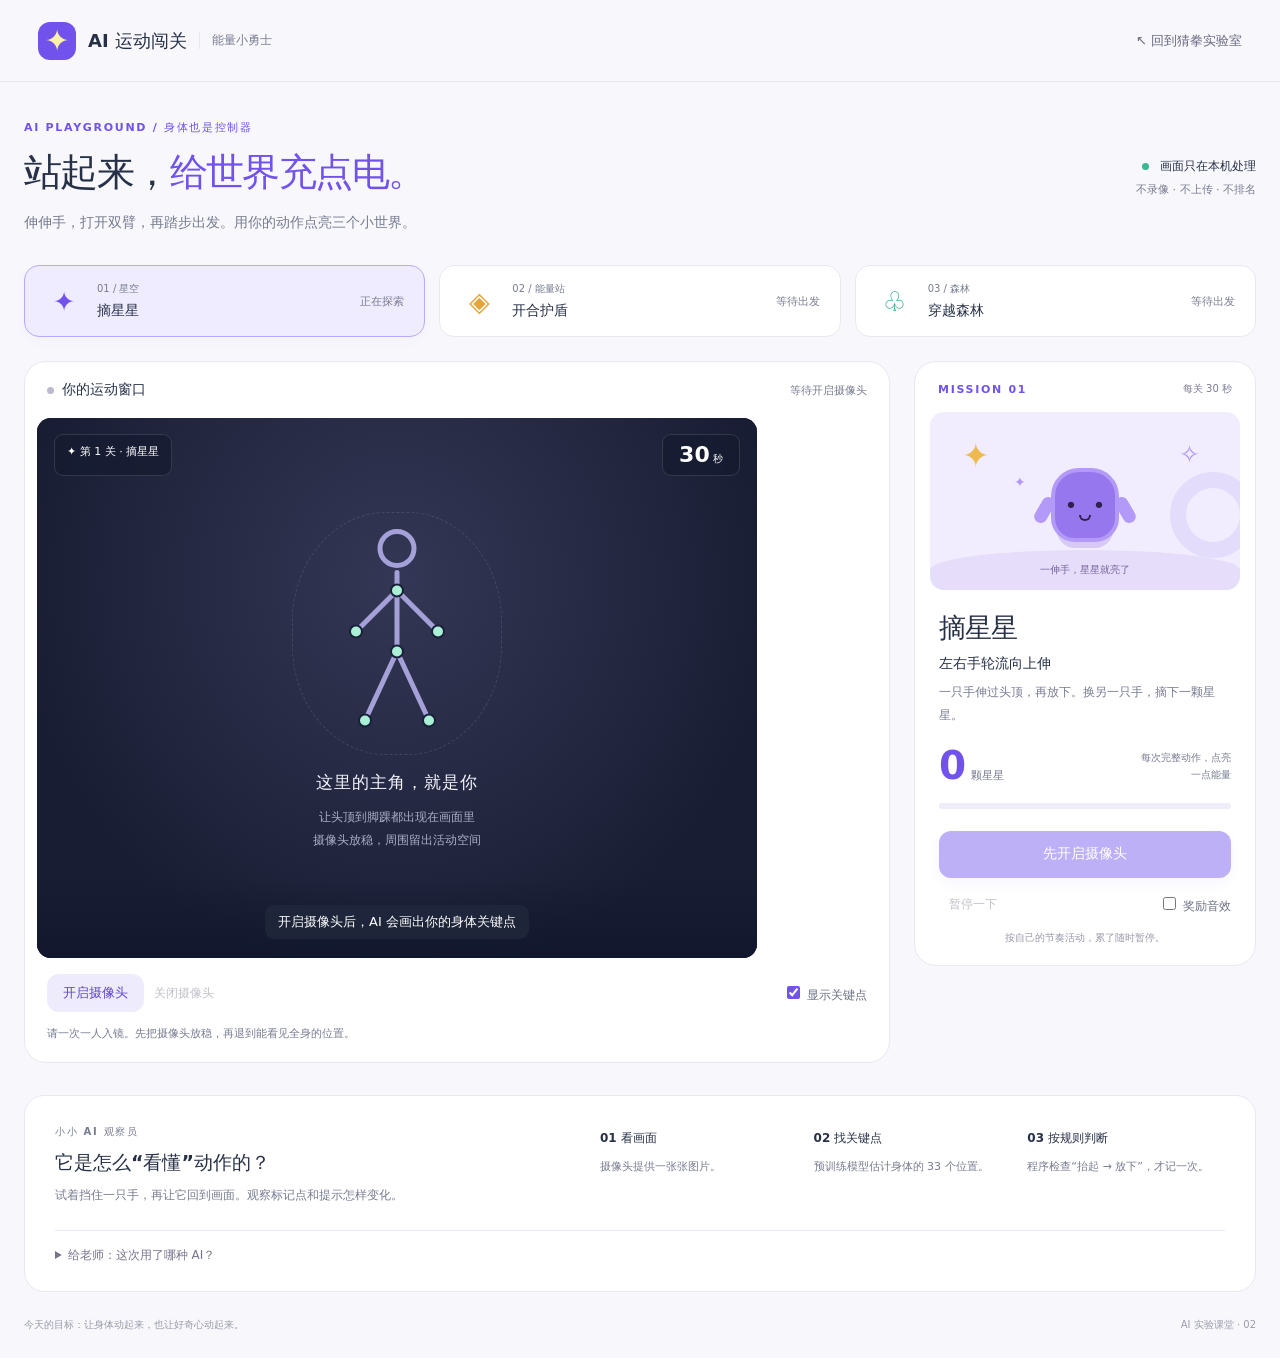
==== motion/index.html @ a5c9a081 "Add AI movement adventure with body landmarks and three exercise games" ====
<!doctype html>
<html lang="zh-CN"><head><meta charset="utf-8"><meta name="viewport" content="width=device-width,initial-scale=1"><meta name="description" content="用身体控制的 AI 运动闯关：摘星星、开合护盾、穿越森林。摄像头实时显示身体关键点，在游戏中探索 AI 的视觉原理。"><title>能量小勇士 · AI 运动闯关</title><link rel="icon" href="data:image/svg+xml,%3Csvg xmlns='http://www.w3.org/2000/svg' viewBox='0 0 64 64'%3E%3Crect width='64' height='64' rx='20' fill='%23704cff'/%3E%3Ctext x='32' y='47' text-anchor='middle' font-size='46' fill='%23fff3b0'%3E✦%3C/text%3E%3C/svg%3E"><link rel="stylesheet" href="motion.css?v=1"><script type="module" src="app.mjs?v=1"></script></head>
<body><header class="topbar"><a class="brand" href="./"><span class="brandmark">✦</span> AI 运动闯关 <small>能量小勇士</small></a><a class="back" href="../">↖ 回到猜拳实验室</a></header>
<main>
 <section class="intro"><div><p class="eyebrow">AI PLAYGROUND / 身体也是控制器</p><h1>站起来，<span>给世界充点电。</span></h1><p class="subtitle">伸伸手，打开双臂，再踏步出发。用你的动作点亮三个小世界。</p></div><div class="privacy"><i></i> 画面只在本机处理<br><small>不录像 · 不上传 · 不排名</small></div></section>
 <ol class="route" aria-label="闯关路线"><li class="active" data-stage="0"><span class="route-icon">✦</span><div><small>01 / 星空</small><b>摘星星</b></div><em>等待出发</em></li><li data-stage="1"><span class="route-icon">◈</span><div><small>02 / 能量站</small><b>开合护盾</b></div><em>等待出发</em></li><li data-stage="2"><span class="route-icon">♧</span><div><small>03 / 森林</small><b>穿越森林</b></div><em>等待出发</em></li></ol>
 <div class="play-layout">
  <section class="camera-card" aria-label="身体识别窗口"><div class="camera-heading"><h2><span class="live-dot"></span>你的运动窗口</h2><span id="trackingLabel">等待开启摄像头</span></div>
   <div class="view" id="view"><video id="video" autoplay muted playsinline></video><canvas id="skeleton" aria-label="身体关键点和连线"></canvas>
    <div class="placeholder" id="placeholder"><div class="body-guide"><svg viewBox="0 0 150 230" aria-hidden="true"><circle cx="75" cy="30" r="17"/><path d="M75 54V133 M75 72L34 113 M75 72L116 113 M75 133L43 202 M75 133L107 202"/><g><circle cx="75" cy="72" r="6"/><circle cx="34" cy="113" r="6"/><circle cx="116" cy="113" r="6"/><circle cx="75" cy="133" r="6"/><circle cx="43" cy="202" r="6"/><circle cx="107" cy="202" r="6"/></g></svg></div><b>这里的主角，就是你</b><p>让头顶到脚踝都出现在画面里<br>摄像头放稳，周围留出活动空间</p></div>
    <div class="view-hud"><span class="pill" id="stagePill">✦ 准备出发</span><span class="pill timer"><b id="timeLeft">30</b> 秒</span></div>
    <div class="center-overlay" id="centerOverlay" hidden><strong id="bigText">3</strong><span id="bigCaption">准备出发</span></div>
    <div class="reward" id="reward" aria-live="polite"></div><div class="view-bottom"><span id="viewHint">开启摄像头后，AI 会画出你的身体关键点</span></div>
   </div>
   <div class="camera-controls"><div><button id="cameraStart" class="secondary">开启摄像头</button><button id="cameraStop" class="text-button" disabled>关闭摄像头</button></div><label><input id="showPoints" type="checkbox" checked> 显示关键点</label></div>
   <p class="status" id="status" role="status">请一次一人入镜。先把摄像头放稳，再退到能看见全身的位置。</p>
  </section>
  <aside class="mission-card"><div class="mission-top"><span class="eyebrow" id="missionTag">MISSION 01</span><span class="duration">每关 30 秒</span></div><div id="world" class="world stars"><span class="spark s1">✦</span><span class="spark s2">✧</span><span class="spark s3">✦</span><div class="planet"></div><div class="mascot"><span>•</span><span>•</span><i></i></div><div class="world-floor"></div><span class="world-caption" id="worldCaption">一伸手，星星就亮了</span></div>
   <div class="mission-body"><h2 id="missionName">摘星星</h2><p class="action" id="action">左右手轮流向上伸</p><p class="detail" id="detail">一只手伸过头顶，再放下。换另一只手，摘下一颗星星。</p><div class="score"><div><strong id="count">0</strong><span id="unit">颗星星</span></div><span id="scoreNote">慢慢做，每一次都算数</span></div><div class="energy-track"><i id="energyFill"></i></div>
    <button class="primary" id="start" disabled>先开启摄像头</button><div class="small-actions"><button class="text-button" id="pause" disabled>暂停一下</button><label><input type="checkbox" id="sound"> 奖励音效</label></div><p class="gentle">按自己的节奏活动，累了随时暂停。</p></div>
  </aside>
 </div>
 <section class="learn"><div><p class="eyebrow">小小 AI 观察员</p><h2>它是怎么“看懂”动作的？</h2><p>试着挡住一只手，再让它回到画面。观察标记点和提示怎样变化。</p></div><ol><li><b>01 看画面</b><span>摄像头提供一张张图片。</span></li><li><b>02 找关键点</b><span>预训练模型估计身体的 33 个位置。</span></li><li><b>03 按规则判断</b><span>程序检查“抬起 → 放下”，才记一次。</span></li></ol><details><summary>给老师：这次用了哪种 AI？</summary><p>本游戏使用已经训练好的 MediaPipe Pose Landmarker 找身体关键点，孩子这次没有训练新模型。动作计数由程序根据关键点位置和连续变化判断。它可能因遮挡、光线或角度而漏数，不是专业体态评估。可以和猜拳实验对照：训练分类器、调用预训练模型、编写规则是三件不同的事。</p><p>每关 30 秒，中间至少休息 10 秒，之后由孩子手动继续。看不清身体时计时暂停；切换标签页会暂停游戏。结束或关闭摄像头后释放拍摄设备。此页不录制、保存或上传摄像头画面。</p><a href="https://ai.google.dev/edge/mediapipe/solutions/vision/pose_landmarker" target="_blank" rel="noreferrer">了解身体关键点模型 ↗</a></details></section>
 <footer>今天的目标：让身体动起来，也让好奇心动起来。<span>AI 实验课堂 · 02</span></footer>
</main>
<dialog id="results"><div class="result-icon">✦</div><p class="eyebrow">ADVENTURE COMPLETE</p><h2>三个世界，被你点亮啦！</h2><p>不用和别人比，今天的每一次尝试都值得鼓励。</p><div id="resultCounts" class="result-counts"></div><p class="result-note">这是游戏记录的动作次数，可能有漏数。休息一下，想想 AI 在什么时候看得更清楚？</p><button id="again" class="primary">休息好了，再来一次</button><button id="closeResults" class="text-button">查看本次记录</button></dialog>
</body></html>
---- motion/motion.css ----
/* Self-contained layout: no remote fonts or tracking assets. */
:root{font-family:Inter,"Microsoft YaHei",system-ui,sans-serif;color:#263047;background:#f7f7fc;font-synthesis:none;--purple:#7152ed;--muted:#777b90;--line:#e8e8f1}*{box-sizing:border-box}body{margin:0}button,a,input,summary{-webkit-tap-highlight-color:transparent}a{color:inherit;text-decoration:none}button{font:inherit;cursor:pointer;border:0;border-radius:12px;padding:12px 18px;font-weight:700;transition:transform .15s,background .15s}button:disabled{opacity:.45;cursor:not-allowed}button:not(:disabled):active{transform:scale(.97)}button:focus-visible,a:focus-visible,summary:focus-visible{outline:3px solid #ffb838;outline-offset:4px}input{accent-color:var(--purple)}.topbar{height:82px;max-width:1360px;margin:auto;padding:0 38px;display:flex;align-items:center;justify-content:space-between;border-bottom:1px solid var(--line)}.brand{display:flex;align-items:center;gap:12px;font-size:18px;font-weight:800}.brandmark{display:grid;place-items:center;width:38px;height:38px;border-radius:12px;background:var(--purple);color:#fff0ac;font-size:30px}.brand small{font-weight:500;font-size:12px;color:var(--muted);border-left:1px solid var(--line);padding-left:12px}.back{font-size:13px;color:#696880}.back:hover{color:var(--purple)}main{max-width:1284px;margin:auto;padding:38px 24px 0}.intro{display:flex;justify-content:space-between;gap:20px;align-items:center;margin-bottom:30px}.eyebrow{font-size:11px;letter-spacing:1.7px;font-weight:800;color:var(--purple);margin:0 0 12px}h1{font-size:clamp(28px,3vw,40px);letter-spacing:-1.6px;margin:0 0 13px;line-height:1.3}h1 span{color:var(--purple)}.subtitle{font-size:14px;color:var(--muted);margin:0;line-height:1.8}.privacy{font-size:12px;line-height:1.9;text-align:right;flex-shrink:0}.privacy small{color:var(--muted);font-size:11px}.privacy i{display:inline-block;width:7px;height:7px;background:#38b895;border-radius:50%;margin-right:7px}.route{padding:0;margin:0 0 24px;display:grid;grid-template-columns:repeat(3,1fr);gap:14px;list-style:none}.route li{background:#fff;border:1px solid var(--line);border-radius:15px;padding:16px 20px;display:flex;align-items:center;gap:14px}.route li.active{border-color:#b9a9fa;background:#f0ecff;box-shadow:0 4px 12px #7557ee08}.route li.done{border-color:#a6dfc9;background:#effbf5}.route-icon{font-size:27px;color:var(--purple);width:38px;text-align:center}.route li:nth-child(2) .route-icon{color:#e4a43a}.route li:nth-child(3) .route-icon{color:#2fa990}.route small{font-size:10px;color:var(--muted);display:block;margin-bottom:4px}.route b{font-size:14px}.route em{font-style:normal;font-size:11px;color:var(--muted);margin-left:auto}.play-layout{display:grid;grid-template-columns:minmax(0,1fr) 342px;gap:24px;align-items:start}.camera-card,.mission-card{background:white;border:1px solid var(--line);border-radius:22px;overflow:hidden}.camera-heading{padding:19px 22px;display:flex;align-items:center;justify-content:space-between;gap:10px}.camera-heading h2{font-size:14px;margin:0;display:flex;align-items:center;gap:8px}.live-dot{width:7px;height:7px;background:#bbb9ce;border-radius:50%}.camera-card.tracked .live-dot{background:#37c49a}.camera-heading>span{font-size:11px;color:var(--muted)}.view{position:relative;background:#171b31;aspect-ratio:4/3;margin:0 12px;border-radius:14px;overflow:hidden}.view video,.view canvas{position:absolute;width:100%;height:100%;inset:0;object-fit:contain}.view video{transform:scaleX(-1)}.view canvas{pointer-events:none}.placeholder{position:absolute;inset:0;display:flex;align-items:center;justify-content:center;flex-direction:column;background:radial-gradient(ellipse at 50% 30%,#343755,#191d33 75%);color:#f5f5ff}.placeholder[hidden]{display:none}.placeholder b{font-size:17px;letter-spacing:1px}.placeholder p{font-size:12px;color:#acaec7;line-height:1.9;text-align:center;margin:12px 0}.body-guide{height:45%;margin-bottom:16px;width:150px;position:relative}.body-guide:before{content:'';position:absolute;inset:0 -30px;border:1px dashed #65668170;border-radius:45%}.body-guide svg{height:100%;width:100%;stroke:#a6a0d9;stroke-width:5;stroke-linecap:round;fill:none}.body-guide svg g{stroke:#19213a;stroke-width:2;fill:#abf0d6}.view-hud{position:absolute;left:17px;right:17px;top:16px;display:flex;justify-content:space-between;gap:8px;pointer-events:none}.pill{background:#161b30b8;border:1px solid #ffffff20;color:#fff;border-radius:9px;font-size:11px;padding:9px 12px;backdrop-filter:blur(6px)}.timer b{font-size:22px;line-height:1}.timer{font-size:10px;min-width:78px;text-align:center}.view-bottom{position:absolute;bottom:0;left:0;right:0;padding:28px 18px 19px;text-align:center;background:linear-gradient(transparent,#10162cd9);color:white;font-size:13px;pointer-events:none}.view-bottom span{background:#20273bd9;border-radius:9px;padding:8px 13px;display:inline-block}.center-overlay{position:absolute;inset:0;display:flex;flex-direction:column;align-items:center;justify-content:center;background:#171d3970;color:white;text-align:center;gap:10px;pointer-events:none}.center-overlay[hidden]{display:none}.center-overlay strong{font-size:80px;line-height:1.15;filter:drop-shadow(0 4px 18px #0004)}.center-overlay span{font-size:15px}.reward{position:absolute;top:25%;left:0;right:0;text-align:center;color:#ffed95;font-size:32px;font-weight:900;text-shadow:0 2px 10px #443654;pointer-events:none}.reward.pop{animation:reward .8s ease-out forwards}@keyframes reward{0%{transform:translateY(20px) scale(.8);opacity:0}20%{opacity:1;transform:translateY(0) scale(1)}100%{opacity:0;transform:translateY(-35px)}}.camera-controls{padding:16px 22px 4px;display:flex;align-items:center;justify-content:space-between;gap:10px;flex-wrap:wrap}.camera-controls label,.small-actions label{font-size:12px;color:#6b6f83;cursor:pointer;white-space:nowrap}.secondary{background:#eeebfc;color:#6247cf;padding:10px 16px;font-size:13px}.text-button{background:none;color:#737588;font-weight:500;font-size:12px;padding:10px}.text-button:hover:not(:disabled){color:var(--purple);background:#f4f1ff}.status{font-size:11px;color:var(--muted);padding:0 22px;margin:8px 0 18px;line-height:1.8;min-height:20px}.mission-top{display:flex;justify-content:space-between;align-items:center;padding:20px 23px 0}.mission-top .eyebrow{margin:0}.duration{font-size:10px;color:var(--muted)}.world{height:178px;position:relative;margin:16px 15px 0;border-radius:14px;overflow:hidden;background:#f1edff}.spark{position:absolute;color:#b299f7;font-size:25px;z-index:1}.s1{top:24px;left:32px;font-size:33px;color:#eeb94f}.s2{right:40px;top:28px}.s3{left:84px;top:62px;font-size:14px}.planet{position:absolute;height:86px;width:86px;border:16px solid #e3dcfb;border-radius:50%;right:-16px;top:60px}.mascot{position:absolute;width:68px;height:74px;border-radius:28px 28px 24px 24px;left:calc(50% - 34px);top:56px;background:#9677ed;border:4px solid #b49af8;box-shadow:0 12px 0 -6px #d6c9f5;display:flex;gap:15px;align-items:center;justify-content:center;color:#30204e;font-size:22px;z-index:2;transition:transform .35s}.mascot:before,.mascot:after{content:'';position:absolute;top:24px;background:#b49af8;height:28px;width:13px;border-radius:12px}.mascot:before{left:-17px;transform:rotate(30deg)}.mascot:after{right:-17px;transform:rotate(-30deg)}.mascot i{position:absolute;width:12px;height:6px;border:2px solid #30204e;border-top:0;border-radius:0 0 10px 10px;top:43px}.world-floor{position:absolute;bottom:0;height:40px;width:100%;background:#e5ddfa;border-radius:50% 50% 0 0}.world-caption{position:absolute;bottom:13px;width:100%;text-align:center;z-index:3;color:#78619b;font-size:10px}.world.shield{background:#fff6df}.shield .planet{border-color:#fae5ae}.shield .world-floor{background:#f4e6bd}.shield .mascot{background:#efc061;border-color:#f7d88d;box-shadow:0 12px 0 -6px #e7d2a2}.shield .mascot:before,.shield .mascot:after{background:#f7d88d}.shield .spark{color:#e3a740}.world.forest{background:#e5f7ef}.forest .planet{border-color:#c5e8d7;border-radius:50% 50% 8% 8%}.forest .world-floor{background:#cfeadc}.forest .mascot{background:#70c4a3;border-color:#9cdabd;box-shadow:0 12px 0 -6px #aed2c3}.forest .mascot:before,.forest .mascot:after{background:#9cdabd}.forest .spark{color:#50af8a}.world.celebrate .mascot{transform:translateY(-14px) rotate(-8deg)}.mission-body{padding:20px 24px}.mission-body h2{font-size:27px;letter-spacing:-.8px;margin:0 0 9px}.action{font-size:14px;font-weight:700;margin:0 0 8px}.detail{font-size:12px;color:var(--muted);line-height:1.9;margin:0;min-height:46px}.score{display:flex;align-items:center;justify-content:space-between;margin-top:15px;gap:10px}.score strong{font-size:39px;letter-spacing:-1px;color:var(--purple);line-height:1.25}.score div span{font-size:11px;color:var(--muted);margin-left:6px}.score>span{font-size:10px;color:var(--muted);max-width:95px;line-height:1.7;text-align:right}.energy-track{background:#efedf7;border-radius:20px;height:6px;overflow:hidden;margin:12px 0 22px}.energy-track i{display:block;width:0;height:100%;background:linear-gradient(90deg,#aa8df6,#7253ed);transition:width .3s}.primary{background:var(--purple);color:white;width:100%;font-size:14px;min-height:47px;box-shadow:0 5px 13px #7152ed20}.primary:hover:not(:disabled){background:#6445dc}.small-actions{display:flex;align-items:center;justify-content:space-between;margin-top:8px}.gentle{font-size:10px;color:#9797a9;text-align:center;margin:8px 0 0}.learn{margin-top:32px;padding:27px 30px;border:1px solid var(--line);background:#fff;border-radius:20px;display:grid;grid-template-columns:1fr 1.2fr;gap:24px}.learn .eyebrow{font-size:10px;margin-bottom:8px}.learn h2{font-size:19px;margin:0 0 8px}.learn p{font-size:12px;color:var(--muted);line-height:1.85;margin:0}.learn ol{display:grid;grid-template-columns:repeat(3,1fr);gap:16px;list-style:none;padding:0;margin:7px 0 0}.learn li b{display:block;font-size:12px;margin-bottom:10px}.learn li span{font-size:11px;color:var(--muted);line-height:1.8;display:block}.learn details{grid-column:1/-1;border-top:1px solid var(--line);padding-top:16px}.learn summary{font-size:12px;color:#77748c;cursor:pointer}.learn details p{margin-top:13px}.learn details a{font-size:12px;color:var(--purple);display:block;margin-top:10px}footer{display:flex;justify-content:space-between;padding:26px 0;color:#9b9bab;font-size:10px;gap:15px}dialog{border:1px solid var(--line);border-radius:26px;padding:36px;max-width:570px;width:90%;text-align:center;color:#263047;box-shadow:0 20px 80px #14132d30}dialog::backdrop{background:#171a3e80;backdrop-filter:blur(5px)}dialog h2{font-size:25px;margin:12px 0}dialog>p{font-size:12px;color:var(--muted);line-height:1.8}.result-icon{font-size:65px;color:#eeb44e}.result-counts{display:flex;justify-content:space-around;padding:22px 0;margin:20px 0;background:#f5f2ff;border-radius:14px}.result-counts b{display:block;font-size:28px;color:var(--purple)}.result-counts span{font-size:11px;color:var(--muted)}dialog .result-note{font-size:11px;margin-bottom:24px}[hidden]{display:none!important}@media(min-width:1500px){main{padding-top:46px}.view{aspect-ratio:1.42}}@media(max-width:1000px){.play-layout{grid-template-columns:minmax(0,1fr) 300px;gap:16px}.route li{padding:13px}.route em{display:none}.mission-body{padding:18px}.world{height:148px}.mascot{top:36px}.privacy{display:none}.learn{grid-template-columns:1fr}.body-guide{height:38%}.placeholder b{font-size:14px}.camera-controls{padding-left:15px;padding-right:15px}}@media(max-width:760px){.topbar{padding:0 18px;height:68px}.brand{font-size:15px}.brand small{display:none}.back{font-size:11px}main{padding:26px 14px 0}.intro{margin-bottom:22px}.eyebrow{font-size:9px}h1{font-size:29px;letter-spacing:-1px}.subtitle{font-size:12px}.route{gap:8px;margin-bottom:16px}.route li{padding:12px 9px;gap:6px}.route-icon{width:23px;font-size:22px}.route b{font-size:12px}.route small{font-size:8px}.play-layout{grid-template-columns:1fr}.mission-card{display:grid;grid-template-columns:120px 1fr;align-items:start}.mission-top{grid-column:1/-1;padding:17px 18px 0}.world{height:170px;margin:14px 0 18px 12px}.mission-body{padding:15px}.mission-body h2{font-size:23px}.detail{font-size:11px;min-height:0}.world .planet{right:-45px}.world .spark.s1{left:12px}.world .spark.s2{right:7px}.world .mascot{top:54px;transform:scale(.8)}.world .world-caption{font-size:8px}.score{margin-top:8px}.energy-track{margin:7px 0 14px}.learn{padding:23px 20px;margin-top:20px}.learn ol{gap:12px}.camera-heading{padding:17px}.camera-heading>span{font-size:10px}.view{margin:0 8px}.view-bottom{font-size:11px}.placeholder p{font-size:11px}footer{font-size:9px}.gentle{font-size:9px}}@media(prefers-reduced-motion:reduce){*,*:before,*:after{animation:none!important;transition:none!important}.reward.pop{opacity:1}}
.view{max-height:60vh;min-height:280px}.play-layout{scroll-margin-top:16px}
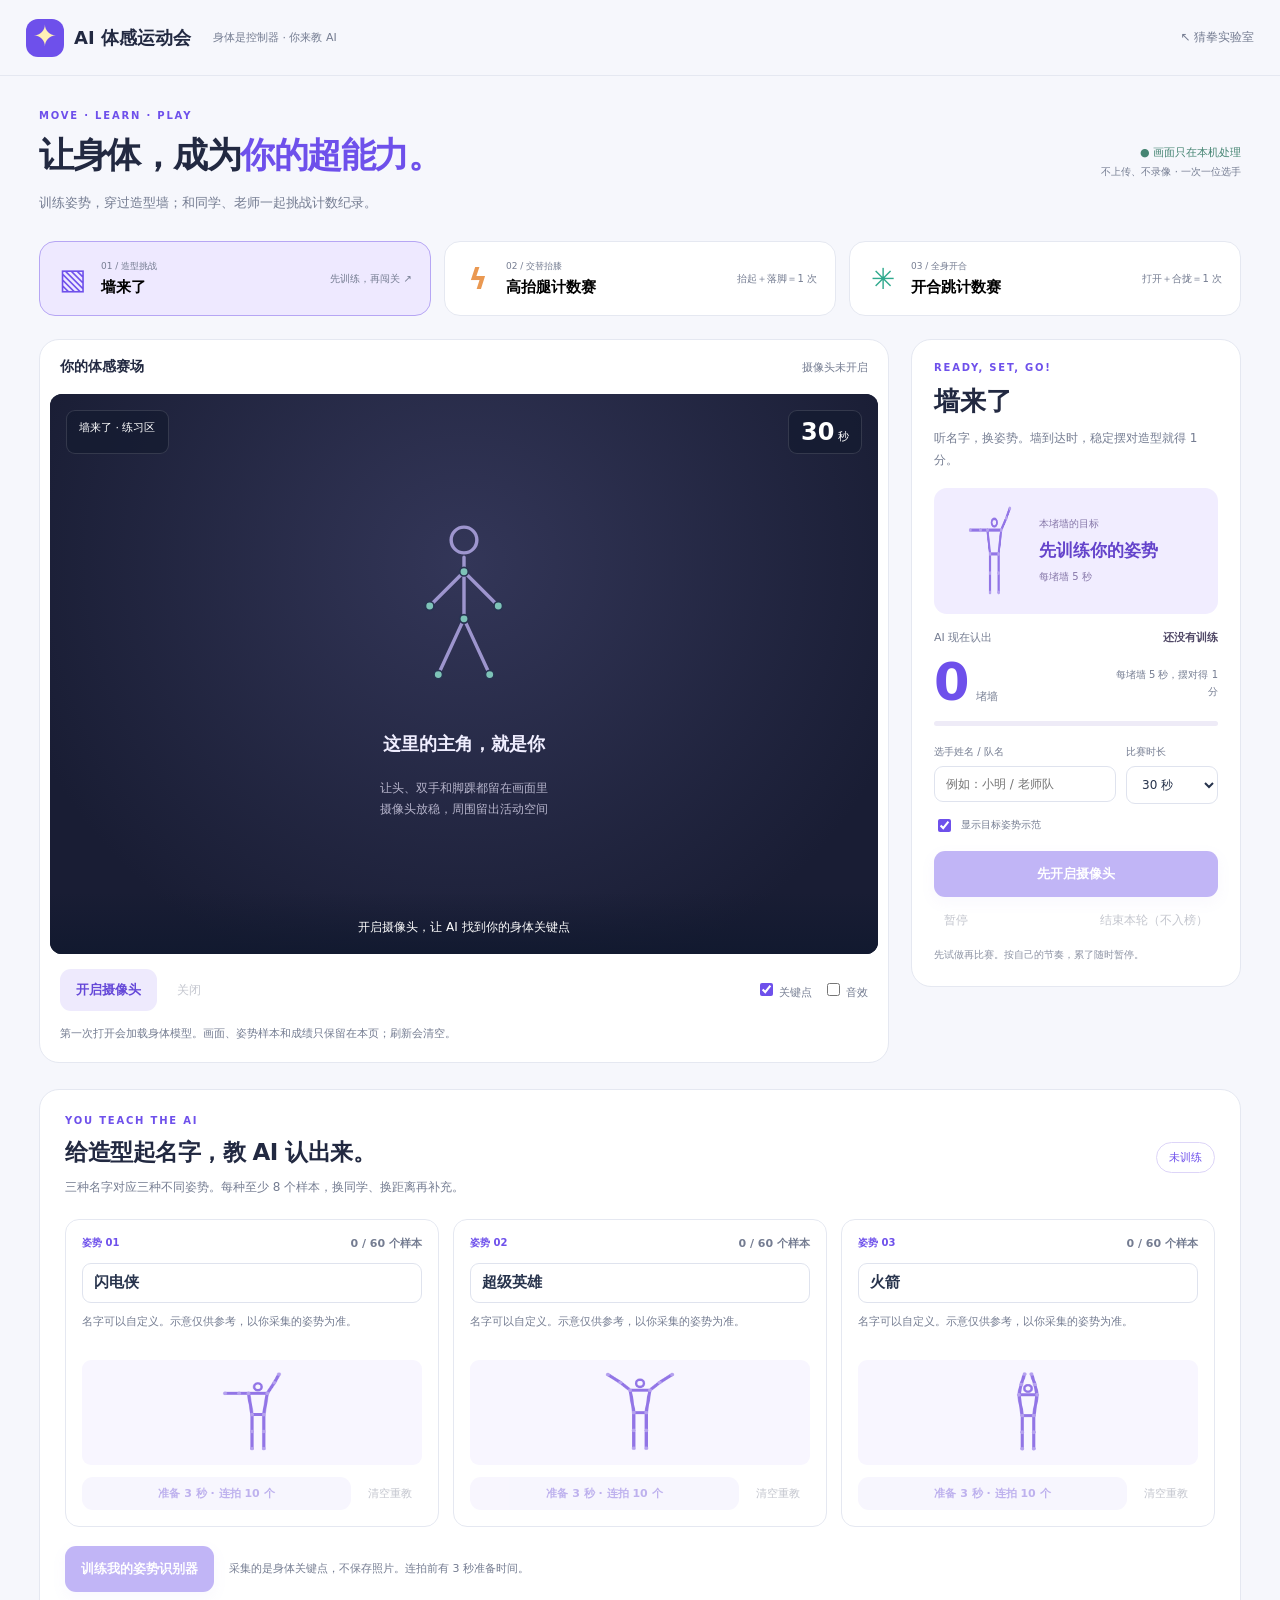
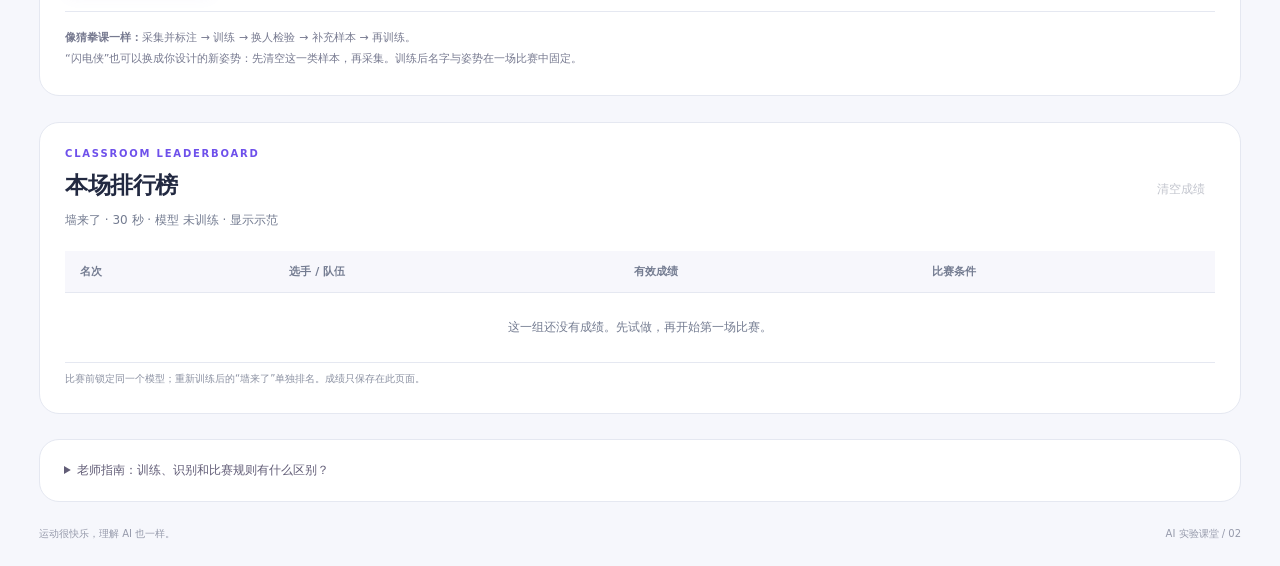
==== commit f6e0519c: "Replace movement adventure with trainable pose walls and timed sports competitions" ====
--- a/motion/index.html
+++ b/motion/index.html
@@ -1,27 +1,12 @@
-<!doctype html>
-<html lang="zh-CN"><head><meta charset="utf-8"><meta name="viewport" content="width=device-width,initial-scale=1"><meta name="description" content="用身体控制的 AI 运动闯关：摘星星、开合护盾、穿越森林。摄像头实时显示身体关键点，在游戏中探索 AI 的视觉原理。"><title>能量小勇士 · AI 运动闯关</title><link rel="icon" href="data:image/svg+xml,%3Csvg xmlns='http://www.w3.org/2000/svg' viewBox='0 0 64 64'%3E%3Crect width='64' height='64' rx='20' fill='%23704cff'/%3E%3Ctext x='32' y='47' text-anchor='middle' font-size='46' fill='%23fff3b0'%3E✦%3C/text%3E%3C/svg%3E"><link rel="stylesheet" href="motion.css?v=1"><script type="module" src="app.mjs?v=1"></script></head>
-<body><header class="topbar"><a class="brand" href="./"><span class="brandmark">✦</span> AI 运动闯关 <small>能量小勇士</small></a><a class="back" href="../">↖ 回到猜拳实验室</a></header>
-<main>
- <section class="intro"><div><p class="eyebrow">AI PLAYGROUND / 身体也是控制器</p><h1>站起来，<span>给世界充点电。</span></h1><p class="subtitle">伸伸手，打开双臂，再踏步出发。用你的动作点亮三个小世界。</p></div><div class="privacy"><i></i> 画面只在本机处理<br><small>不录像 · 不上传 · 不排名</small></div></section>
- <ol class="route" aria-label="闯关路线"><li class="active" data-stage="0"><span class="route-icon">✦</span><div><small>01 / 星空</small><b>摘星星</b></div><em>等待出发</em></li><li data-stage="1"><span class="route-icon">◈</span><div><small>02 / 能量站</small><b>开合护盾</b></div><em>等待出发</em></li><li data-stage="2"><span class="route-icon">♧</span><div><small>03 / 森林</small><b>穿越森林</b></div><em>等待出发</em></li></ol>
- <div class="play-layout">
-  <section class="camera-card" aria-label="身体识别窗口"><div class="camera-heading"><h2><span class="live-dot"></span>你的运动窗口</h2><span id="trackingLabel">等待开启摄像头</span></div>
-   <div class="view" id="view"><video id="video" autoplay muted playsinline></video><canvas id="skeleton" aria-label="身体关键点和连线"></canvas>
-    <div class="placeholder" id="placeholder"><div class="body-guide"><svg viewBox="0 0 150 230" aria-hidden="true"><circle cx="75" cy="30" r="17"/><path d="M75 54V133 M75 72L34 113 M75 72L116 113 M75 133L43 202 M75 133L107 202"/><g><circle cx="75" cy="72" r="6"/><circle cx="34" cy="113" r="6"/><circle cx="116" cy="113" r="6"/><circle cx="75" cy="133" r="6"/><circle cx="43" cy="202" r="6"/><circle cx="107" cy="202" r="6"/></g></svg></div><b>这里的主角，就是你</b><p>让头顶到脚踝都出现在画面里<br>摄像头放稳，周围留出活动空间</p></div>
-    <div class="view-hud"><span class="pill" id="stagePill">✦ 准备出发</span><span class="pill timer"><b id="timeLeft">30</b> 秒</span></div>
-    <div class="center-overlay" id="centerOverlay" hidden><strong id="bigText">3</strong><span id="bigCaption">准备出发</span></div>
-    <div class="reward" id="reward" aria-live="polite"></div><div class="view-bottom"><span id="viewHint">开启摄像头后，AI 会画出你的身体关键点</span></div>
-   </div>
-   <div class="camera-controls"><div><button id="cameraStart" class="secondary">开启摄像头</button><button id="cameraStop" class="text-button" disabled>关闭摄像头</button></div><label><input id="showPoints" type="checkbox" checked> 显示关键点</label></div>
-   <p class="status" id="status" role="status">请一次一人入镜。先把摄像头放稳，再退到能看见全身的位置。</p>
-  </section>
-  <aside class="mission-card"><div class="mission-top"><span class="eyebrow" id="missionTag">MISSION 01</span><span class="duration">每关 30 秒</span></div><div id="world" class="world stars"><span class="spark s1">✦</span><span class="spark s2">✧</span><span class="spark s3">✦</span><div class="planet"></div><div class="mascot"><span>•</span><span>•</span><i></i></div><div class="world-floor"></div><span class="world-caption" id="worldCaption">一伸手，星星就亮了</span></div>
-   <div class="mission-body"><h2 id="missionName">摘星星</h2><p class="action" id="action">左右手轮流向上伸</p><p class="detail" id="detail">一只手伸过头顶，再放下。换另一只手，摘下一颗星星。</p><div class="score"><div><strong id="count">0</strong><span id="unit">颗星星</span></div><span id="scoreNote">慢慢做，每一次都算数</span></div><div class="energy-track"><i id="energyFill"></i></div>
-    <button class="primary" id="start" disabled>先开启摄像头</button><div class="small-actions"><button class="text-button" id="pause" disabled>暂停一下</button><label><input type="checkbox" id="sound"> 奖励音效</label></div><p class="gentle">按自己的节奏活动，累了随时暂停。</p></div>
-  </aside>
- </div>
- <section class="learn"><div><p class="eyebrow">小小 AI 观察员</p><h2>它是怎么“看懂”动作的？</h2><p>试着挡住一只手，再让它回到画面。观察标记点和提示怎样变化。</p></div><ol><li><b>01 看画面</b><span>摄像头提供一张张图片。</span></li><li><b>02 找关键点</b><span>预训练模型估计身体的 33 个位置。</span></li><li><b>03 按规则判断</b><span>程序检查“抬起 → 放下”，才记一次。</span></li></ol><details><summary>给老师：这次用了哪种 AI？</summary><p>本游戏使用已经训练好的 MediaPipe Pose Landmarker 找身体关键点，孩子这次没有训练新模型。动作计数由程序根据关键点位置和连续变化判断。它可能因遮挡、光线或角度而漏数，不是专业体态评估。可以和猜拳实验对照：训练分类器、调用预训练模型、编写规则是三件不同的事。</p><p>每关 30 秒，中间至少休息 10 秒，之后由孩子手动继续。看不清身体时计时暂停；切换标签页会暂停游戏。结束或关闭摄像头后释放拍摄设备。此页不录制、保存或上传摄像头画面。</p><a href="https://ai.google.dev/edge/mediapipe/solutions/vision/pose_landmarker" target="_blank" rel="noreferrer">了解身体关键点模型 ↗</a></details></section>
- <footer>今天的目标：让身体动起来，也让好奇心动起来。<span>AI 实验课堂 · 02</span></footer>
-</main>
-<dialog id="results"><div class="result-icon">✦</div><p class="eyebrow">ADVENTURE COMPLETE</p><h2>三个世界，被你点亮啦！</h2><p>不用和别人比，今天的每一次尝试都值得鼓励。</p><div id="resultCounts" class="result-counts"></div><p class="result-note">这是游戏记录的动作次数，可能有漏数。休息一下，想想 AI 在什么时候看得更清楚？</p><button id="again" class="primary">休息好了，再来一次</button><button id="closeResults" class="text-button">查看本次记录</button></dialog>
-</body></html>
+<!doctype html><html lang="zh-CN"><head><meta charset="utf-8"><meta name="viewport" content="width=device-width,initial-scale=1"><title>AI 体感运动会 · 墙来了与计数挑战</title><meta name="description" content="训练属于全班的姿势识别器，挑战墙来了；与同学和老师参加高抬腿、开合跳限时计数比赛。"><link rel="stylesheet" href="sports.css?v=2"><script type="module" src="sports.mjs?v=2"></script><link rel="icon" href="data:image/svg+xml,%3Csvg xmlns='http://www.w3.org/2000/svg' viewBox='0 0 64 64'%3E%3Crect width='64' height='64' rx='16' fill='%236449ed'/%3E%3Ctext x='32' y='46' text-anchor='middle' font-size='40' fill='white'%3E✦%3C/text%3E%3C/svg%3E"></head><body>
+<header><a class="brand" href="./"><span>✦</span> AI 体感运动会</a><span class="edition">身体是控制器 · 你来教 AI</span><a href="../" class="back">↖ 猜拳实验室</a></header>
+<main><section class="intro"><div><p class="eyebrow">MOVE · LEARN · PLAY</p><h1>让身体，成为<span>你的超能力。</span></h1><p>训练姿势，穿过造型墙；和同学、老师一起挑战计数纪录。</p></div><div class="privacy">● 画面只在本机处理<small>不上传、不录像 · 一次一位选手</small></div></section>
+<nav class="games" aria-label="运动项目"><button data-game="wall" aria-pressed="true"><span class="game-icon">▧</span><span><small>01 / 造型挑战</small><b>墙来了</b></span><em>先训练，再闯关 ↗</em></button><button data-game="knees" aria-pressed="false"><span class="game-icon">ϟ</span><span><small>02 / 交替抬膝</small><b>高抬腿计数赛</b></span><em>抬起＋落脚＝1 次</em></button><button data-game="jacks" aria-pressed="false"><span class="game-icon">✳</span><span><small>03 / 全身开合</small><b>开合跳计数赛</b></span><em>打开＋合拢＝1 次</em></button></nav>
+<div class="arena-layout"><section class="camera-card"><div class="panel-title"><h2>你的体感赛场</h2><span id="tracking">摄像头未开启</span></div><div class="view"><video id="video" autoplay muted playsinline></video><canvas id="skeleton"></canvas><div id="placeholder"><div class="outline-person"><svg viewBox="0 0 140 210" aria-hidden="true"><circle cx="70" cy="28" r="15"/><path d="M70 48V120 M70 65L30 105 M70 65L110 105 M70 120L40 185 M70 120L100 185"/><g><circle cx="70" cy="65" r="5"/><circle cx="30" cy="105" r="5"/><circle cx="110" cy="105" r="5"/><circle cx="70" cy="120" r="5"/><circle cx="40" cy="185" r="5"/><circle cx="100" cy="185" r="5"/></g></svg></div><h3>这里的主角，就是你</h3><p>让头、双手和脚踝都留在画面里<br>摄像头放稳，周围留出活动空间</p></div><div class="hud"><span id="modeBadge">▧ 墙来了 · 练习区</span><span><b id="clock">30</b> 秒</span></div><div id="approachingWall" hidden><div class="wall-frame"><canvas id="wallShape"></canvas></div></div><div id="overlay" hidden><strong id="overlayTitle"></strong><span id="overlayCaption"></span></div><div id="reward"></div><p id="hint">开启摄像头，让 AI 找到你的身体关键点</p></div><div class="camera-actions"><button id="cameraStart" class="secondary">开启摄像头</button><button id="cameraStop" class="quiet" disabled>关闭</button><label><input id="points" type="checkbox" checked> 关键点</label><label><input id="sound" type="checkbox"> 音效</label></div><p id="status" role="status">第一次打开会加载身体模型。画面、姿势样本和成绩只保留在本页；刷新会清空。</p></section>
+<aside class="control-card"><div class="control-heading"><p class="eyebrow">READY, SET, GO!</p><h2 id="gameTitle">墙来了</h2><p id="gameDescription">听名字，换姿势。墙到达时，摆对造型就得 1 分。</p></div><div class="target-box" id="targetBox"><canvas id="targetShape" width="220" height="180"></canvas><div><small>本堵墙的目标</small><strong id="targetName">先训练你的姿势</strong><span id="wallTime">每堵墙 5 秒</span></div></div><div class="rule-box" id="repRules" hidden></div><div class="live-readout"><span id="readoutLabel">AI 现在认出</span><b id="prediction">还没有训练</b></div><div class="score-row"><div><strong id="score">0</strong><span id="scoreUnit">堵墙</span></div><p id="scoreDescription">先录入姿势，再开始比赛</p></div><div class="progress"><i id="progressFill"></i></div><div class="settings"><label>选手姓名 / 队名<input id="player" maxlength="20" placeholder="例如：小明 / 老师队" autocomplete="off"></label><label>比赛时长<select id="duration"><option value="15">15 秒</option><option value="30" selected>30 秒</option><option value="45">45 秒</option></select></label><label id="demoLabel" class="check-label"><input id="showDemo" type="checkbox" checked> 显示目标姿势示范</label></div><button id="start" class="primary" disabled>先开启摄像头</button><div class="round-actions"><button id="pause" class="quiet" disabled>暂停</button><button id="end" class="quiet" disabled>结束本轮（不入榜）</button></div><p class="note">先试做再比赛。按自己的节奏，累了随时暂停。</p></aside></div>
+<section class="training" id="training"><div class="section-heading"><div><p class="eyebrow">YOU TEACH THE AI</p><h2>给造型起名字，教 AI 认出来。</h2><p>三种名字对应三种不同姿势。每种至少 8 个样本，换同学、换距离再补充。</p></div><span id="modelBadge" class="tag">未训练</span></div><div id="poseCards" class="pose-cards"></div><div class="training-footer"><button id="train" class="primary" disabled>训练我的姿势识别器</button><button id="stopCapture" class="secondary" hidden>停止采集</button><span id="trainingStatus" role="status">采集的是身体关键点，不保存照片。连拍前有 3 秒准备时间。</span></div><div class="lesson-note"><b>像猜拳课一样：</b>采集并标注 → 训练 → 换人检验 → 补充样本 → 再训练。<br>“闪电侠”也可以换成你设计的新姿势：先清空这一类样本，再采集。训练后名字与姿势在一场比赛中固定。</div></section>
+<section class="leaderboard"><div class="section-heading"><div><p class="eyebrow">CLASSROOM LEADERBOARD</p><h2>本场排行榜</h2><p id="boardGroup">相同项目、时长和规则的成绩放在一起；同分并列。</p></div><button id="clearScores" class="quiet">清空成绩</button></div><div class="table-scroll"><table><thead><tr><th>名次</th><th>选手 / 队伍</th><th>有效成绩</th><th>比赛条件</th></tr></thead><tbody id="board"></tbody></table></div><p class="note">比赛前锁定同一个模型；重新训练后的“墙来了”单独排名。成绩只保存在此页面。</p></section>
+<details class="teacher"><summary>老师指南：训练、识别和比赛规则有什么区别？</summary><p>身体关键点由预训练的 MediaPipe 模型提供。墙来了使用孩子标注的关键点样本训练一个近邻分类器：位置先按身体大小归一化，再比较相似姿势。不够像或两个类别太相近时显示“暂时不确定”，不会保证所有姿势都能认对。请用没采集过的姿势示范独立检验，尤其让不同同学来测试。</p><p>高抬腿与开合跳不需要另外训练分类器，由关键点和完整动作顺序判定次数。高抬腿需膝盖接近髋部、左右交替；开合跳需双臂举高且双脚打开，再回到合拢。不单独判断是否腾空。单目摄像头可能漏数，这不是专业体态评估。</p><p>看不清身体时自动暂停计时；切换标签页自动暂停。比赛中不能修改样本、姓名或规则。墙来了按相同顺序出题，每堵墙 5 秒，到达前需稳定摆对约 0.35 秒。隐藏示范模式单独排名。比赛结束后可在结果窗口为误判调整成绩，调整记录会标明。摄像头持续供下一位使用，离开时请点“关闭”。</p></details><footer>运动很快乐，理解 AI 也一样。<span>AI 实验课堂 / 02</span></footer></main>
+<dialog id="result"><p class="eyebrow">ROUND COMPLETE</p><div class="medal">✦</div><h2 id="resultTitle">本轮完成！</h2><p id="resultPlayer"></p><strong id="resultScore"></strong><p id="resultDetail"></p><details><summary>老师更正误判</summary><div class="correction"><label>实际有效次数<input id="correctScore" type="number" min="0" step="1"></label><label>更正原因<input id="correctReason" maxlength="80" placeholder="例如：漏记了一次完整动作"></label><button id="applyCorrection" class="secondary">应用更正</button></div><p id="correctionStatus" role="status"></p></details><button id="nextPlayer" class="primary">下一位选手</button><button id="closeResult" class="quiet">查看排行榜</button></dialog>
+<dialog id="clearDialog"><h2>清空本页比赛成绩？</h2><p>姿势样本和训练模型会保留。</p><button id="confirmClear" class="secondary">清空成绩</button><button id="cancelClear" class="quiet">取消</button></dialog>
+</body></html>
--- a/motion/sports.css
+++ b/motion/sports.css
@@ -0,0 +1,2 @@
+:root{font-family:Inter,"Microsoft YaHei",system-ui,sans-serif;color:#222941;background:#f6f7fc;--purple:#6e50eb;--muted:#747c91;--line:#e5e8f1}*{box-sizing:border-box}body{margin:0}button,input,select{font:inherit}button{cursor:pointer;border:0;border-radius:11px;padding:12px 16px;font-size:13px;font-weight:700}button:disabled{opacity:.42;cursor:not-allowed}button:not(:disabled):active{transform:translateY(1px)}a{color:inherit;text-decoration:none}button:focus-visible,a:focus-visible,summary:focus-visible,input:focus-visible,select:focus-visible{outline:3px solid #edb745;outline-offset:3px}input,select{border:1px solid #dfe3ee;border-radius:9px;padding:10px 11px;background:#fff;color:#27334c;min-width:0}input[type=checkbox]{accent-color:var(--purple)}[hidden]{display:none!important}header{max-width:1300px;margin:auto;height:76px;padding:0 26px;display:flex;align-items:center;gap:22px;border-bottom:1px solid var(--line)}.brand{font-size:18px;font-weight:800;display:flex;align-items:center;gap:10px}.brand>span{background:var(--purple);color:#fff1b7;border-radius:12px;font-size:29px;width:38px;height:38px;text-align:center}.edition{font-size:11px;color:var(--muted)}.back{margin-left:auto;font-size:12px;color:var(--muted)}main{max-width:1250px;margin:auto;padding:34px 24px 0}.intro{display:flex;align-items:center;justify-content:space-between;margin-bottom:27px}.eyebrow{font-size:10px;letter-spacing:1.8px;font-weight:800;color:var(--purple);margin:0 0 11px}h1{font-size:35px;letter-spacing:-1.5px;margin:0 0 12px}h1 span{color:var(--purple)}.intro p:not(.eyebrow){font-size:13px;color:var(--muted);margin:0;line-height:1.8}.privacy{font-size:11px;color:#468573;line-height:1.8;text-align:right}.privacy small{display:block;color:var(--muted);font-size:10px}.games{display:grid;grid-template-columns:repeat(3,1fr);gap:13px;margin-bottom:23px}.games button{display:flex;align-items:center;gap:13px;background:white;border:1px solid var(--line);padding:18px;text-align:left;border-radius:16px}.games button[aria-pressed=true]{background:#eee9ff;border-color:#b6a6f4}.game-icon{font-size:29px;color:var(--purple);width:30px;text-align:center}.games button:nth-child(2) .game-icon{color:#ea9851}.games button:nth-child(3) .game-icon{color:#2fa98d}.games small{display:block;font-size:9px;font-weight:500;color:var(--muted);margin-bottom:5px}.games b{font-size:15px}.games em{font-style:normal;font-size:10px;font-weight:500;color:var(--muted);margin-left:auto}.arena-layout{display:grid;grid-template-columns:minmax(0,1fr) 330px;gap:22px;align-items:start;scroll-margin-top:14px}.camera-card,.control-card,.training,.leaderboard,.teacher{background:#fff;border:1px solid var(--line);border-radius:20px;overflow:hidden}.panel-title{display:flex;justify-content:space-between;align-items:center;padding:18px 20px;gap:10px}.panel-title h2{margin:0;font-size:14px}.panel-title span{font-size:11px;color:var(--muted)}.view{position:relative;background:#181d34;aspect-ratio:4/3;max-height:560px;min-height:290px;margin:0 10px;border-radius:12px;overflow:hidden}.view video,.view>canvas{position:absolute;inset:0;width:100%;height:100%;object-fit:contain}.view video{transform:scaleX(-1)}.view>canvas{pointer-events:none}.view:has(video[src]){background:#181d34}#placeholder{position:absolute;inset:0;background:radial-gradient(ellipse at 50% 30%,#333658,#191d34 80%);display:flex;flex-direction:column;align-items:center;justify-content:center;color:#f0eeff}#placeholder h3{font-size:18px;margin:10px 0}#placeholder p{font-size:12px;line-height:1.8;text-align:center;color:#b6b4cb}.outline-person{font-size:116px;line-height:1.1;color:#b1a7e4;font-family:serif;opacity:.85}.hud{position:absolute;top:16px;left:16px;right:16px;display:flex;justify-content:space-between;z-index:3;pointer-events:none}.hud>span{background:#141b31bf;border:1px solid #ffffff21;color:white;border-radius:9px;padding:9px 12px;font-size:11px}.hud b{font-size:24px;line-height:1}.view #hint{position:absolute;bottom:0;left:0;right:0;background:linear-gradient(transparent,#11192fea);padding:25px 16px 17px;text-align:center;font-size:12px;line-height:1.7;color:white;margin:0;z-index:4;pointer-events:none}#overlay{position:absolute;inset:0;display:flex;align-items:center;justify-content:center;flex-direction:column;gap:12px;background:#19213a80;color:#fff;z-index:5;text-align:center}#overlay strong{font-size:52px}#overlay span{font-size:13px}#reward{position:absolute;top:28%;width:100%;text-align:center;color:#ffe88c;font-size:28px;font-weight:800;text-shadow:0 3px 9px #111;z-index:6;pointer-events:none}#reward.pop{animation:pop .8s ease-out forwards}@keyframes pop{0%{transform:translateY(12px);opacity:0}20%{opacity:1}100%{transform:translateY(-26px);opacity:0}}.camera-actions{padding:15px 20px 4px;display:flex;align-items:center;gap:10px;flex-wrap:wrap}.camera-actions label{font-size:11px;color:var(--muted)}.camera-actions label:first-of-type{margin-left:auto}.secondary{background:#eeeafd;color:#6548d8}.quiet{background:none;color:#73798d;font-weight:500;font-size:12px;padding:10px}.quiet:hover:not(:disabled){background:#f2effd;color:var(--purple)}.primary{background:var(--purple);color:white;min-height:46px;box-shadow:0 5px 14px #6e50eb17}.primary:hover:not(:disabled){background:#6041d9}#status{font-size:11px;color:var(--muted);line-height:1.8;padding:0 20px;margin:9px 0 18px;min-height:20px}.control-card{padding:22px}.control-heading h2{font-size:26px;margin:0 0 9px}.control-heading>p:last-child{font-size:12px;line-height:1.8;color:var(--muted);margin:0 0 16px}.target-box{background:#f1edff;border-radius:13px;display:flex;align-items:center;min-height:115px;padding:7px}.target-box canvas{width:98px;height:112px;flex-shrink:0}.target-box small,.target-box span{display:block;font-size:10px;color:#8576a8;line-height:1.8}.target-box strong{display:block;font-size:17px;margin:6px 0;color:#6443cb;overflow-wrap:anywhere}.rule-box{background:#f6f4fc;border-radius:12px;font-size:12px;line-height:1.9;padding:14px;color:#645c7c}.rule-box b{color:#3f355c}.live-readout{display:flex;justify-content:space-between;gap:8px;margin-top:16px;font-size:11px;color:var(--muted)}.live-readout b{color:#514967;font-weight:600;max-width:65%;overflow-wrap:anywhere}.score-row{display:flex;align-items:center;justify-content:space-between;gap:12px;margin:11px 0}.score-row strong{font-size:51px;line-height:1;color:var(--purple);letter-spacing:-2px}.score-row span{font-size:11px;color:var(--muted);margin-left:8px}.score-row p{font-size:10px;line-height:1.7;color:var(--muted);max-width:110px;text-align:right}.progress{height:5px;background:#eeebf7;border-radius:8px;margin-bottom:19px;overflow:hidden}.progress i{display:block;height:100%;background:linear-gradient(90deg,#ad8cf6,var(--purple));width:0;transition:width .1s}.settings{display:grid;grid-template-columns:1fr 92px;gap:10px;margin-bottom:16px}.settings>label{font-size:10px;color:var(--muted);display:flex;flex-direction:column;gap:7px}.settings input,.settings select{width:100%;font-size:12px}.settings .check-label{grid-column:1/-1;display:flex;align-items:center;flex-direction:row;gap:7px;margin-top:2px}.check-label input{width:auto}.control-card>.primary{width:100%}.round-actions{display:flex;justify-content:space-between;margin-top:5px}.note{font-size:10px;color:#8b91a2;line-height:1.8;margin:7px 0 0}.section-heading{display:flex;justify-content:space-between;gap:18px;align-items:center;margin-bottom:20px}.section-heading h2{margin:0 0 9px;font-size:23px;letter-spacing:-.5px}.section-heading p:not(.eyebrow){font-size:12px;color:var(--muted);line-height:1.8;margin:0}.training,.leaderboard{margin-top:26px;padding:25px}.tag{border:1px solid #ddd5f8;border-radius:20px;color:var(--purple);font-size:11px;padding:7px 12px;white-space:nowrap}.pose-cards{display:grid;grid-template-columns:repeat(3,1fr);gap:14px}.pose-card{border:1px solid var(--line);border-radius:14px;padding:16px;position:relative}.pose-card .sample-header{display:flex;align-items:center;justify-content:space-between;margin-bottom:12px}.sample-header span{font-size:10px;color:var(--purple);font-weight:700}.sample-header b{font-size:11px;color:var(--muted)}.pose-card input{width:100%;font-size:15px;font-weight:700}.pose-card p{font-size:11px;color:var(--muted);line-height:1.7;min-height:37px;margin:10px 0}.pose-card .sample-preview{height:105px;border-radius:9px;background:#f8f6ff;margin-bottom:12px;display:flex;align-items:center;justify-content:center}.sample-preview canvas{height:100px;width:130px}.pose-card .actions{display:flex;gap:7px}.pose-card .actions button{font-size:11px;padding:9px 10px}.pose-card .actions .secondary{flex:1}.training-footer{display:flex;align-items:center;gap:15px;margin-top:19px;flex-wrap:wrap}.training-footer .primary{white-space:nowrap}.training-footer span{font-size:11px;color:var(--muted);line-height:1.8;flex:1;min-width:220px}.lesson-note{margin-top:19px;font-size:11px;line-height:1.9;color:#777a90;padding-top:16px;border-top:1px solid var(--line)}.table-scroll{overflow:auto}table{width:100%;border-collapse:collapse;text-align:left;font-size:12px}th{font-weight:600;font-size:11px;color:var(--muted);background:#f7f7fc}th,td{padding:13px 15px;border-bottom:1px solid var(--line)}td:first-child{font-weight:800;color:var(--purple)}td small{display:block;color:var(--muted);font-size:10px;margin-top:5px}td.empty{text-align:center;font-weight:400;color:var(--muted);padding:26px}.teacher{padding:19px 24px;margin-top:25px;font-size:12px;color:var(--muted);line-height:1.9}.teacher summary{cursor:pointer;color:#625d77}.teacher p{margin:12px 0 0}footer{display:flex;justify-content:space-between;font-size:10px;color:#969aab;padding:25px 0;gap:15px}#approachingWall{position:absolute;inset:0;display:grid;place-items:center;pointer-events:none;z-index:2;perspective:500px}.wall-frame{width:92%;height:89%;border:14px solid #9277f085;border-radius:20px;background:repeating-linear-gradient(0deg,#755bdd18 0px,#755bdd18 32px,#afa1f92b 33px,#afa1f92b 35px);box-shadow:0 0 20px #8e6df255,inset 0 0 20px #8e6df230;transform:scale(var(--wall-scale,.45));opacity:var(--wall-opacity,.3)}.wall-frame canvas{width:100%;height:100%}.wall-frame.matched{border-color:#82efcda0;box-shadow:0 0 24px #82efcd66}dialog{border:1px solid var(--line);border-radius:23px;padding:30px;max-width:520px;width:92%;color:#263047;text-align:center;box-shadow:0 25px 85px #12142c30}dialog::backdrop{background:#18203985;backdrop-filter:blur(4px)}dialog h2{font-size:25px;margin:8px 0}dialog p{font-size:12px;color:var(--muted);line-height:1.8}.medal{font-size:51px;color:#e9b151}#resultScore{display:block;font-size:56px;color:var(--purple);margin:13px 0}dialog>.primary{width:100%;margin-top:18px}dialog details{text-align:left;border:1px solid var(--line);border-radius:10px;padding:12px;font-size:12px;color:var(--muted);margin:18px 0}.correction{display:grid;gap:10px;margin-top:12px}.correction label{display:flex;flex-direction:column;gap:6px}.correction input{width:100%;font-size:12px}@media(max-width:1000px){.games em{display:none}.arena-layout{grid-template-columns:minmax(0,1fr) 295px;gap:15px}.control-card{padding:18px}.view{aspect-ratio:1;max-height:550px}.privacy{display:none}.pose-card{padding:12px}.pose-card .actions{flex-wrap:wrap}.camera-actions{padding-left:12px;padding-right:12px;gap:7px}}@media(max-width:740px){header{padding:0 16px;height:67px}.brand{font-size:15px}.edition{display:none}.back{font-size:10px}main{padding:25px 13px 0}h1{font-size:28px;letter-spacing:-1px}.intro p:not(.eyebrow){font-size:12px}.games{gap:7px}.games button{padding:12px 9px;gap:5px}.game-icon{font-size:23px;width:24px}.games b{font-size:11px}.games small{font-size:8px}.arena-layout{grid-template-columns:1fr}.view{aspect-ratio:4/3;min-height:270px}.control-card{display:grid;grid-template-columns:1fr 1fr;gap:12px}.control-heading{grid-column:1/-1}.control-heading>p:last-child{margin:0}.control-heading .eyebrow{margin-bottom:6px}.target-box,.rule-box{grid-row:2/4}.live-readout{font-size:10px;align-items:center;flex-wrap:wrap;margin:0}.score-row{margin:0}.score-row p{display:none}.progress{margin:0;grid-column:1/-1}.settings{grid-column:1/-1;margin:3px 0 0}.control-card>.primary,.round-actions,.control-card>.note{grid-column:1/-1}.round-actions{margin:0}.target-box canvas{width:72px;height:93px}.target-box strong{font-size:14px}.target-box{min-height:100px}.pose-cards{grid-template-columns:1fr}.pose-card{display:grid;grid-template-columns:1fr 110px;gap:9px;padding:14px}.sample-header{grid-column:1/-1;margin-bottom:0!important}.pose-card p{margin:0;min-height:0;grid-column:1}.pose-card .sample-preview{grid-column:2;grid-row:2/4;margin:0;height:95px}.pose-card .actions{grid-column:1/-1}.training,.leaderboard{padding:19px;margin-top:20px}.section-heading h2{font-size:20px}.section-heading p:not(.eyebrow){font-size:11px}.section-heading{gap:9px}.training-footer{gap:10px}.training-footer>.primary{width:100%}th,td{padding:11px 9px;font-size:11px}.teacher{padding:16px 19px}.hud{left:10px;right:10px;top:11px}.hud>span{font-size:10px}#overlay strong{font-size:38px}#hint{font-size:11px!important}}@media(prefers-reduced-motion:reduce){*,*:before,*:after{animation:none!important;transition:none!important}.wall-frame{transform:scale(.9)!important;opacity:.5!important}}
+.view{width:calc(100% - 20px)}.outline-person svg{width:130px;height:180px;fill:none;stroke:#b1a7e4;stroke-width:4;stroke-linecap:round}.outline-person svg g{fill:#8cddca;stroke:#283552;stroke-width:2}
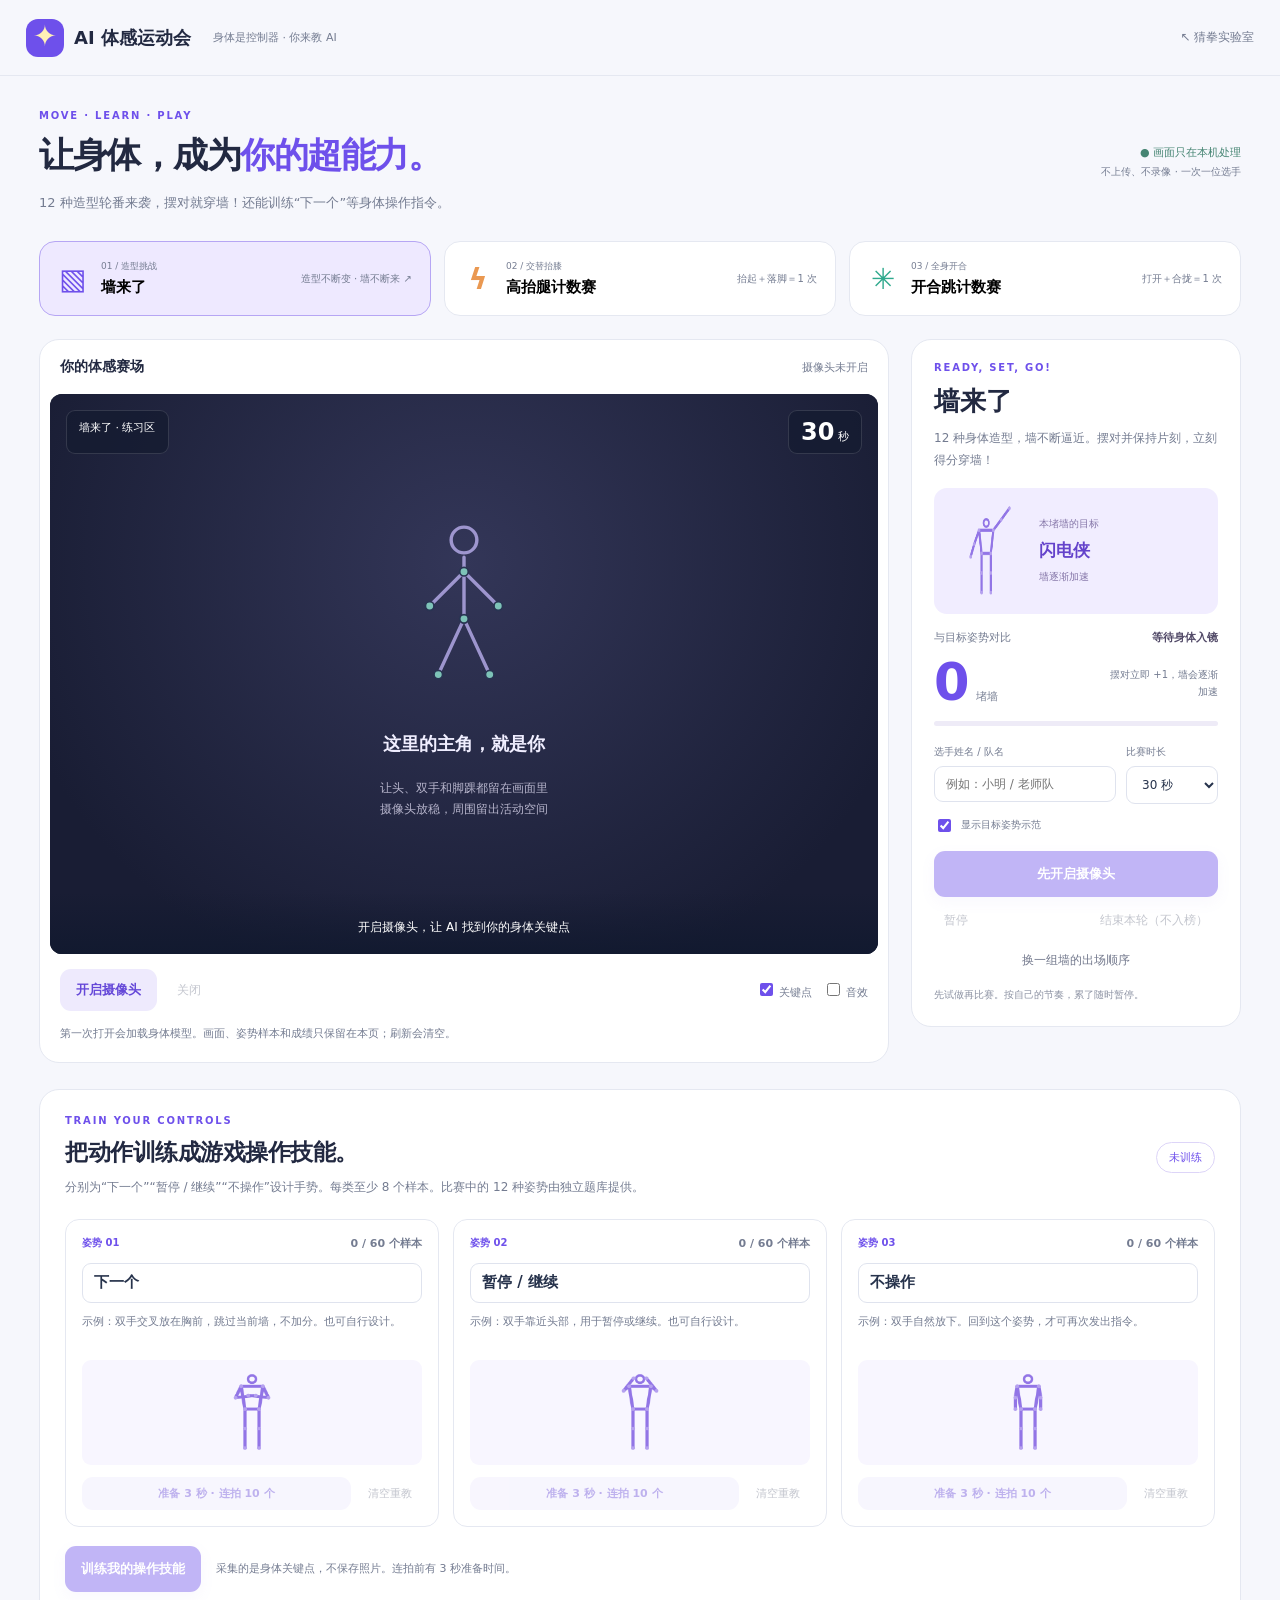
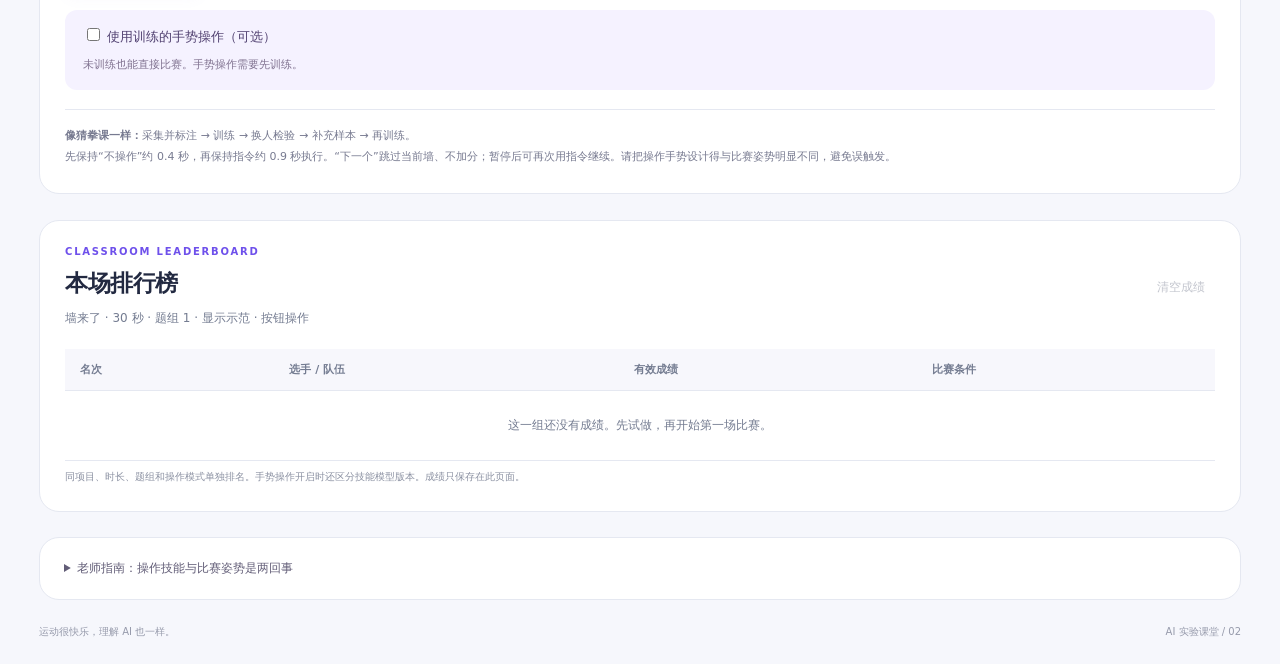
==== commit 0774cb59: "Separate trained control skills from continuous multi-pose wall challenges" ====
--- a/motion/index.html
+++ b/motion/index.html
@@ -1,12 +1,12 @@
-<!doctype html><html lang="zh-CN"><head><meta charset="utf-8"><meta name="viewport" content="width=device-width,initial-scale=1"><title>AI 体感运动会 · 墙来了与计数挑战</title><meta name="description" content="训练属于全班的姿势识别器，挑战墙来了；与同学和老师参加高抬腿、开合跳限时计数比赛。"><link rel="stylesheet" href="sports.css?v=2"><script type="module" src="sports.mjs?v=2"></script><link rel="icon" href="data:image/svg+xml,%3Csvg xmlns='http://www.w3.org/2000/svg' viewBox='0 0 64 64'%3E%3Crect width='64' height='64' rx='16' fill='%236449ed'/%3E%3Ctext x='32' y='46' text-anchor='middle' font-size='40' fill='white'%3E✦%3C/text%3E%3C/svg%3E"></head><body>
+<!doctype html><html lang="zh-CN"><head><meta charset="utf-8"><meta name="viewport" content="width=device-width,initial-scale=1"><title>AI 体感运动会 · 墙来了与计数挑战</title><meta name="description" content="12 种独立身体姿势，连续逼近的造型墙；可训练下一个、暂停等操作技能，还能参加高抬腿和开合跳限时计数赛。"><link rel="stylesheet" href="sports.css?v=3"><script type="module" src="sports.mjs?v=3"></script><link rel="icon" href="data:image/svg+xml,%3Csvg xmlns='http://www.w3.org/2000/svg' viewBox='0 0 64 64'%3E%3Crect width='64' height='64' rx='16' fill='%236449ed'/%3E%3Ctext x='32' y='46' text-anchor='middle' font-size='40' fill='white'%3E✦%3C/text%3E%3C/svg%3E"></head><body>
 <header><a class="brand" href="./"><span>✦</span> AI 体感运动会</a><span class="edition">身体是控制器 · 你来教 AI</span><a href="../" class="back">↖ 猜拳实验室</a></header>
-<main><section class="intro"><div><p class="eyebrow">MOVE · LEARN · PLAY</p><h1>让身体，成为<span>你的超能力。</span></h1><p>训练姿势，穿过造型墙；和同学、老师一起挑战计数纪录。</p></div><div class="privacy">● 画面只在本机处理<small>不上传、不录像 · 一次一位选手</small></div></section>
-<nav class="games" aria-label="运动项目"><button data-game="wall" aria-pressed="true"><span class="game-icon">▧</span><span><small>01 / 造型挑战</small><b>墙来了</b></span><em>先训练，再闯关 ↗</em></button><button data-game="knees" aria-pressed="false"><span class="game-icon">ϟ</span><span><small>02 / 交替抬膝</small><b>高抬腿计数赛</b></span><em>抬起＋落脚＝1 次</em></button><button data-game="jacks" aria-pressed="false"><span class="game-icon">✳</span><span><small>03 / 全身开合</small><b>开合跳计数赛</b></span><em>打开＋合拢＝1 次</em></button></nav>
-<div class="arena-layout"><section class="camera-card"><div class="panel-title"><h2>你的体感赛场</h2><span id="tracking">摄像头未开启</span></div><div class="view"><video id="video" autoplay muted playsinline></video><canvas id="skeleton"></canvas><div id="placeholder"><div class="outline-person"><svg viewBox="0 0 140 210" aria-hidden="true"><circle cx="70" cy="28" r="15"/><path d="M70 48V120 M70 65L30 105 M70 65L110 105 M70 120L40 185 M70 120L100 185"/><g><circle cx="70" cy="65" r="5"/><circle cx="30" cy="105" r="5"/><circle cx="110" cy="105" r="5"/><circle cx="70" cy="120" r="5"/><circle cx="40" cy="185" r="5"/><circle cx="100" cy="185" r="5"/></g></svg></div><h3>这里的主角，就是你</h3><p>让头、双手和脚踝都留在画面里<br>摄像头放稳，周围留出活动空间</p></div><div class="hud"><span id="modeBadge">▧ 墙来了 · 练习区</span><span><b id="clock">30</b> 秒</span></div><div id="approachingWall" hidden><div class="wall-frame"><canvas id="wallShape"></canvas></div></div><div id="overlay" hidden><strong id="overlayTitle"></strong><span id="overlayCaption"></span></div><div id="reward"></div><p id="hint">开启摄像头，让 AI 找到你的身体关键点</p></div><div class="camera-actions"><button id="cameraStart" class="secondary">开启摄像头</button><button id="cameraStop" class="quiet" disabled>关闭</button><label><input id="points" type="checkbox" checked> 关键点</label><label><input id="sound" type="checkbox"> 音效</label></div><p id="status" role="status">第一次打开会加载身体模型。画面、姿势样本和成绩只保留在本页；刷新会清空。</p></section>
-<aside class="control-card"><div class="control-heading"><p class="eyebrow">READY, SET, GO!</p><h2 id="gameTitle">墙来了</h2><p id="gameDescription">听名字，换姿势。墙到达时，摆对造型就得 1 分。</p></div><div class="target-box" id="targetBox"><canvas id="targetShape" width="220" height="180"></canvas><div><small>本堵墙的目标</small><strong id="targetName">先训练你的姿势</strong><span id="wallTime">每堵墙 5 秒</span></div></div><div class="rule-box" id="repRules" hidden></div><div class="live-readout"><span id="readoutLabel">AI 现在认出</span><b id="prediction">还没有训练</b></div><div class="score-row"><div><strong id="score">0</strong><span id="scoreUnit">堵墙</span></div><p id="scoreDescription">先录入姿势，再开始比赛</p></div><div class="progress"><i id="progressFill"></i></div><div class="settings"><label>选手姓名 / 队名<input id="player" maxlength="20" placeholder="例如：小明 / 老师队" autocomplete="off"></label><label>比赛时长<select id="duration"><option value="15">15 秒</option><option value="30" selected>30 秒</option><option value="45">45 秒</option></select></label><label id="demoLabel" class="check-label"><input id="showDemo" type="checkbox" checked> 显示目标姿势示范</label></div><button id="start" class="primary" disabled>先开启摄像头</button><div class="round-actions"><button id="pause" class="quiet" disabled>暂停</button><button id="end" class="quiet" disabled>结束本轮（不入榜）</button></div><p class="note">先试做再比赛。按自己的节奏，累了随时暂停。</p></aside></div>
-<section class="training" id="training"><div class="section-heading"><div><p class="eyebrow">YOU TEACH THE AI</p><h2>给造型起名字，教 AI 认出来。</h2><p>三种名字对应三种不同姿势。每种至少 8 个样本，换同学、换距离再补充。</p></div><span id="modelBadge" class="tag">未训练</span></div><div id="poseCards" class="pose-cards"></div><div class="training-footer"><button id="train" class="primary" disabled>训练我的姿势识别器</button><button id="stopCapture" class="secondary" hidden>停止采集</button><span id="trainingStatus" role="status">采集的是身体关键点，不保存照片。连拍前有 3 秒准备时间。</span></div><div class="lesson-note"><b>像猜拳课一样：</b>采集并标注 → 训练 → 换人检验 → 补充样本 → 再训练。<br>“闪电侠”也可以换成你设计的新姿势：先清空这一类样本，再采集。训练后名字与姿势在一场比赛中固定。</div></section>
-<section class="leaderboard"><div class="section-heading"><div><p class="eyebrow">CLASSROOM LEADERBOARD</p><h2>本场排行榜</h2><p id="boardGroup">相同项目、时长和规则的成绩放在一起；同分并列。</p></div><button id="clearScores" class="quiet">清空成绩</button></div><div class="table-scroll"><table><thead><tr><th>名次</th><th>选手 / 队伍</th><th>有效成绩</th><th>比赛条件</th></tr></thead><tbody id="board"></tbody></table></div><p class="note">比赛前锁定同一个模型；重新训练后的“墙来了”单独排名。成绩只保存在此页面。</p></section>
-<details class="teacher"><summary>老师指南：训练、识别和比赛规则有什么区别？</summary><p>身体关键点由预训练的 MediaPipe 模型提供。墙来了使用孩子标注的关键点样本训练一个近邻分类器：位置先按身体大小归一化，再比较相似姿势。不够像或两个类别太相近时显示“暂时不确定”，不会保证所有姿势都能认对。请用没采集过的姿势示范独立检验，尤其让不同同学来测试。</p><p>高抬腿与开合跳不需要另外训练分类器，由关键点和完整动作顺序判定次数。高抬腿需膝盖接近髋部、左右交替；开合跳需双臂举高且双脚打开，再回到合拢。不单独判断是否腾空。单目摄像头可能漏数，这不是专业体态评估。</p><p>看不清身体时自动暂停计时；切换标签页自动暂停。比赛中不能修改样本、姓名或规则。墙来了按相同顺序出题，每堵墙 5 秒，到达前需稳定摆对约 0.35 秒。隐藏示范模式单独排名。比赛结束后可在结果窗口为误判调整成绩，调整记录会标明。摄像头持续供下一位使用，离开时请点“关闭”。</p></details><footer>运动很快乐，理解 AI 也一样。<span>AI 实验课堂 / 02</span></footer></main>
+<main><section class="intro"><div><p class="eyebrow">MOVE · LEARN · PLAY</p><h1>让身体，成为<span>你的超能力。</span></h1><p>12 种造型轮番来袭，摆对就穿墙！还能训练“下一个”等身体操作指令。</p></div><div class="privacy">● 画面只在本机处理<small>不上传、不录像 · 一次一位选手</small></div></section>
+<nav class="games" aria-label="运动项目"><button data-game="wall" aria-pressed="true"><span class="game-icon">▧</span><span><small>01 / 造型挑战</small><b>墙来了</b></span><em>造型不断变 · 墙不断来 ↗</em></button><button data-game="knees" aria-pressed="false"><span class="game-icon">ϟ</span><span><small>02 / 交替抬膝</small><b>高抬腿计数赛</b></span><em>抬起＋落脚＝1 次</em></button><button data-game="jacks" aria-pressed="false"><span class="game-icon">✳</span><span><small>03 / 全身开合</small><b>开合跳计数赛</b></span><em>打开＋合拢＝1 次</em></button></nav>
+<div class="arena-layout"><section class="camera-card"><div class="panel-title"><h2>你的体感赛场</h2><span id="tracking">摄像头未开启</span></div><div class="view"><video id="video" autoplay muted playsinline></video><canvas id="skeleton"></canvas><div id="placeholder"><div class="outline-person"><svg viewBox="0 0 140 210" aria-hidden="true"><circle cx="70" cy="28" r="15"/><path d="M70 48V120 M70 65L30 105 M70 65L110 105 M70 120L40 185 M70 120L100 185"/><g><circle cx="70" cy="65" r="5"/><circle cx="30" cy="105" r="5"/><circle cx="110" cy="105" r="5"/><circle cx="70" cy="120" r="5"/><circle cx="40" cy="185" r="5"/><circle cx="100" cy="185" r="5"/></g></svg></div><h3>这里的主角，就是你</h3><p>让头、双手和脚踝都留在画面里<br>摄像头放稳，周围留出活动空间</p></div><div class="hud"><span id="modeBadge">▧ 墙来了 · 练习区</span><span><b id="clock">30</b> 秒</span></div><div id="approachingWall" hidden><div class="tunnel-lines"></div><div class="wall-frame"><b id="wallName">闪电侠</b><canvas id="wallShape"></canvas></div><strong id="wallPressure">下一堵墙正在靠近</strong></div><div id="overlay" hidden><strong id="overlayTitle"></strong><span id="overlayCaption"></span></div><div id="reward"></div><p id="hint">开启摄像头，让 AI 找到你的身体关键点</p></div><div class="camera-actions"><button id="cameraStart" class="secondary">开启摄像头</button><button id="cameraStop" class="quiet" disabled>关闭</button><label><input id="points" type="checkbox" checked> 关键点</label><label><input id="sound" type="checkbox"> 音效</label></div><p id="status" role="status">第一次打开会加载身体模型。画面、姿势样本和成绩只保留在本页；刷新会清空。</p></section>
+<aside class="control-card"><div class="control-heading"><p class="eyebrow">READY, SET, GO!</p><h2 id="gameTitle">墙来了</h2><p id="gameDescription">姿势题库独立于操作技能。摆对保持片刻，立即得分，冲向下一堵墙！</p></div><div class="target-box" id="targetBox"><canvas id="targetShape" width="220" height="180"></canvas><div><small>本堵墙的目标</small><strong id="targetName">闪电侠</strong><span id="wallTime">墙逐渐加速</span></div></div><div class="rule-box" id="repRules" hidden></div><div class="live-readout"><span id="readoutLabel">与目标姿势对比</span><b id="prediction">还没有训练</b></div><div class="score-row"><div><strong id="score">0</strong><span id="scoreUnit">堵墙</span></div><p id="scoreDescription">先录入姿势，再开始比赛</p></div><div class="progress"><i id="progressFill"></i></div><div class="settings"><label>选手姓名 / 队名<input id="player" maxlength="20" placeholder="例如：小明 / 老师队" autocomplete="off"></label><label>比赛时长<select id="duration"><option value="15">15 秒</option><option value="30" selected>30 秒</option><option value="45">45 秒</option></select></label><label id="demoLabel" class="check-label"><input id="showDemo" type="checkbox" checked> 显示目标姿势示范</label></div><button id="start" class="primary" disabled>先开启摄像头</button><button id="skipWall" class="secondary" hidden>跳过这堵墙（不加分）</button><div class="round-actions"><button id="pause" class="quiet" disabled>暂停</button><button id="end" class="quiet" disabled>结束本轮（不入榜）</button></div><button id="newSet" class="quiet">换一组墙的出场顺序</button><p class="note">先试做再比赛。按自己的节奏，累了随时暂停。</p></aside></div>
+<section class="training" id="training"><div class="section-heading"><div><p class="eyebrow">TRAIN YOUR CONTROLS</p><h2>把动作训练成游戏操作技能。</h2><p>分别为“下一个”“暂停 / 继续”“不操作”设计手势。每类至少 8 个样本。比赛中的 12 种姿势由独立题库提供。</p></div><span id="modelBadge" class="tag">未训练</span></div><div id="poseCards" class="pose-cards"></div><div class="training-footer"><button id="train" class="primary" disabled>训练我的操作技能</button><button id="stopCapture" class="secondary" hidden>停止采集</button><span id="trainingStatus" role="status">采集的是身体关键点，不保存照片。连拍前有 3 秒准备时间。</span></div><div class="skill-switch"><label><input id="useSkills" type="checkbox"> 使用训练的手势操作（可选）</label><p id="skillStatus" role="status">未训练也能直接比赛。手势操作需要先训练。</p></div><div class="lesson-note"><b>像猜拳课一样：</b>采集并标注 → 训练 → 换人检验 → 补充样本 → 再训练。<br>先保持“不操作”约 0.4 秒，再保持指令约 0.9 秒执行。“下一个”跳过当前墙、不加分；暂停后可再次用指令继续。请把操作手势设计得与比赛姿势明显不同，避免误触发。</div></section>
+<section class="leaderboard"><div class="section-heading"><div><p class="eyebrow">CLASSROOM LEADERBOARD</p><h2>本场排行榜</h2><p id="boardGroup">相同项目、时长和规则的成绩放在一起；同分并列。</p></div><button id="clearScores" class="quiet">清空成绩</button></div><div class="table-scroll"><table><thead><tr><th>名次</th><th>选手 / 队伍</th><th>有效成绩</th><th>比赛条件</th></tr></thead><tbody id="board"></tbody></table></div><p class="note">同项目、时长、题组和操作模式单独排名。手势操作开启时还区分技能模型版本。成绩只保存在此页面。</p></section>
+<details class="teacher"><summary>老师指南：操作技能与比赛姿势是两回事</summary><p>墙来了的 12 种比赛姿势来自独立题库，按手臂方向和双脚开合比例匹配，不受孩子训练的三个技能类别限制。姿势贴合分数是几何相似程度，不是 AI 概率。摆对并保持约 0.45 秒立即得分。墙从远处不断逼近，超时碰墙后继续下一堵；每堵墙由 5 秒逐步加速到最快 2.8 秒。</p><p>训练区把孩子的标注关键点样本训练成近邻分类器，用来识别“下一个”“暂停 / 继续”“不操作”。技能默认关闭，可以先直接体验比赛。开启后，先回到“不操作”姿势，再保持操作动作触发；跳过不加分。每次重新训练后请独立检验，尽量选与比赛造型不同的操作手势。</p><p>每场相同题组的出题顺序一致，得分或跳过会提前进入下一堵。榜单区分时长、题组、示范模式和手势操作模型。高抬腿和开合跳仍按完整动作计数，不单独判断腾空。看不清身体时暂停计时，离开标签页自动暂停。动作识别可能漏判，可由老师更正并记录原因。样本和成绩仅在页面内存中，刷新清空，不录制或上传画面。</p></details><footer>运动很快乐，理解 AI 也一样。<span>AI 实验课堂 / 02</span></footer></main>
 <dialog id="result"><p class="eyebrow">ROUND COMPLETE</p><div class="medal">✦</div><h2 id="resultTitle">本轮完成！</h2><p id="resultPlayer"></p><strong id="resultScore"></strong><p id="resultDetail"></p><details><summary>老师更正误判</summary><div class="correction"><label>实际有效次数<input id="correctScore" type="number" min="0" step="1"></label><label>更正原因<input id="correctReason" maxlength="80" placeholder="例如：漏记了一次完整动作"></label><button id="applyCorrection" class="secondary">应用更正</button></div><p id="correctionStatus" role="status"></p></details><button id="nextPlayer" class="primary">下一位选手</button><button id="closeResult" class="quiet">查看排行榜</button></dialog>
 <dialog id="clearDialog"><h2>清空本页比赛成绩？</h2><p>姿势样本和训练模型会保留。</p><button id="confirmClear" class="secondary">清空成绩</button><button id="cancelClear" class="quiet">取消</button></dialog>
 </body></html>
--- a/motion/sports.css
+++ b/motion/sports.css
@@ -1,2 +1,8 @@
 :root{font-family:Inter,"Microsoft YaHei",system-ui,sans-serif;color:#222941;background:#f6f7fc;--purple:#6e50eb;--muted:#747c91;--line:#e5e8f1}*{box-sizing:border-box}body{margin:0}button,input,select{font:inherit}button{cursor:pointer;border:0;border-radius:11px;padding:12px 16px;font-size:13px;font-weight:700}button:disabled{opacity:.42;cursor:not-allowed}button:not(:disabled):active{transform:translateY(1px)}a{color:inherit;text-decoration:none}button:focus-visible,a:focus-visible,summary:focus-visible,input:focus-visible,select:focus-visible{outline:3px solid #edb745;outline-offset:3px}input,select{border:1px solid #dfe3ee;border-radius:9px;padding:10px 11px;background:#fff;color:#27334c;min-width:0}input[type=checkbox]{accent-color:var(--purple)}[hidden]{display:none!important}header{max-width:1300px;margin:auto;height:76px;padding:0 26px;display:flex;align-items:center;gap:22px;border-bottom:1px solid var(--line)}.brand{font-size:18px;font-weight:800;display:flex;align-items:center;gap:10px}.brand>span{background:var(--purple);color:#fff1b7;border-radius:12px;font-size:29px;width:38px;height:38px;text-align:center}.edition{font-size:11px;color:var(--muted)}.back{margin-left:auto;font-size:12px;color:var(--muted)}main{max-width:1250px;margin:auto;padding:34px 24px 0}.intro{display:flex;align-items:center;justify-content:space-between;margin-bottom:27px}.eyebrow{font-size:10px;letter-spacing:1.8px;font-weight:800;color:var(--purple);margin:0 0 11px}h1{font-size:35px;letter-spacing:-1.5px;margin:0 0 12px}h1 span{color:var(--purple)}.intro p:not(.eyebrow){font-size:13px;color:var(--muted);margin:0;line-height:1.8}.privacy{font-size:11px;color:#468573;line-height:1.8;text-align:right}.privacy small{display:block;color:var(--muted);font-size:10px}.games{display:grid;grid-template-columns:repeat(3,1fr);gap:13px;margin-bottom:23px}.games button{display:flex;align-items:center;gap:13px;background:white;border:1px solid var(--line);padding:18px;text-align:left;border-radius:16px}.games button[aria-pressed=true]{background:#eee9ff;border-color:#b6a6f4}.game-icon{font-size:29px;color:var(--purple);width:30px;text-align:center}.games button:nth-child(2) .game-icon{color:#ea9851}.games button:nth-child(3) .game-icon{color:#2fa98d}.games small{display:block;font-size:9px;font-weight:500;color:var(--muted);margin-bottom:5px}.games b{font-size:15px}.games em{font-style:normal;font-size:10px;font-weight:500;color:var(--muted);margin-left:auto}.arena-layout{display:grid;grid-template-columns:minmax(0,1fr) 330px;gap:22px;align-items:start;scroll-margin-top:14px}.camera-card,.control-card,.training,.leaderboard,.teacher{background:#fff;border:1px solid var(--line);border-radius:20px;overflow:hidden}.panel-title{display:flex;justify-content:space-between;align-items:center;padding:18px 20px;gap:10px}.panel-title h2{margin:0;font-size:14px}.panel-title span{font-size:11px;color:var(--muted)}.view{position:relative;background:#181d34;aspect-ratio:4/3;max-height:560px;min-height:290px;margin:0 10px;border-radius:12px;overflow:hidden}.view video,.view>canvas{position:absolute;inset:0;width:100%;height:100%;object-fit:contain}.view video{transform:scaleX(-1)}.view>canvas{pointer-events:none}.view:has(video[src]){background:#181d34}#placeholder{position:absolute;inset:0;background:radial-gradient(ellipse at 50% 30%,#333658,#191d34 80%);display:flex;flex-direction:column;align-items:center;justify-content:center;color:#f0eeff}#placeholder h3{font-size:18px;margin:10px 0}#placeholder p{font-size:12px;line-height:1.8;text-align:center;color:#b6b4cb}.outline-person{font-size:116px;line-height:1.1;color:#b1a7e4;font-family:serif;opacity:.85}.hud{position:absolute;top:16px;left:16px;right:16px;display:flex;justify-content:space-between;z-index:3;pointer-events:none}.hud>span{background:#141b31bf;border:1px solid #ffffff21;color:white;border-radius:9px;padding:9px 12px;font-size:11px}.hud b{font-size:24px;line-height:1}.view #hint{position:absolute;bottom:0;left:0;right:0;background:linear-gradient(transparent,#11192fea);padding:25px 16px 17px;text-align:center;font-size:12px;line-height:1.7;color:white;margin:0;z-index:4;pointer-events:none}#overlay{position:absolute;inset:0;display:flex;align-items:center;justify-content:center;flex-direction:column;gap:12px;background:#19213a80;color:#fff;z-index:5;text-align:center}#overlay strong{font-size:52px}#overlay span{font-size:13px}#reward{position:absolute;top:28%;width:100%;text-align:center;color:#ffe88c;font-size:28px;font-weight:800;text-shadow:0 3px 9px #111;z-index:6;pointer-events:none}#reward.pop{animation:pop .8s ease-out forwards}@keyframes pop{0%{transform:translateY(12px);opacity:0}20%{opacity:1}100%{transform:translateY(-26px);opacity:0}}.camera-actions{padding:15px 20px 4px;display:flex;align-items:center;gap:10px;flex-wrap:wrap}.camera-actions label{font-size:11px;color:var(--muted)}.camera-actions label:first-of-type{margin-left:auto}.secondary{background:#eeeafd;color:#6548d8}.quiet{background:none;color:#73798d;font-weight:500;font-size:12px;padding:10px}.quiet:hover:not(:disabled){background:#f2effd;color:var(--purple)}.primary{background:var(--purple);color:white;min-height:46px;box-shadow:0 5px 14px #6e50eb17}.primary:hover:not(:disabled){background:#6041d9}#status{font-size:11px;color:var(--muted);line-height:1.8;padding:0 20px;margin:9px 0 18px;min-height:20px}.control-card{padding:22px}.control-heading h2{font-size:26px;margin:0 0 9px}.control-heading>p:last-child{font-size:12px;line-height:1.8;color:var(--muted);margin:0 0 16px}.target-box{background:#f1edff;border-radius:13px;display:flex;align-items:center;min-height:115px;padding:7px}.target-box canvas{width:98px;height:112px;flex-shrink:0}.target-box small,.target-box span{display:block;font-size:10px;color:#8576a8;line-height:1.8}.target-box strong{display:block;font-size:17px;margin:6px 0;color:#6443cb;overflow-wrap:anywhere}.rule-box{background:#f6f4fc;border-radius:12px;font-size:12px;line-height:1.9;padding:14px;color:#645c7c}.rule-box b{color:#3f355c}.live-readout{display:flex;justify-content:space-between;gap:8px;margin-top:16px;font-size:11px;color:var(--muted)}.live-readout b{color:#514967;font-weight:600;max-width:65%;overflow-wrap:anywhere}.score-row{display:flex;align-items:center;justify-content:space-between;gap:12px;margin:11px 0}.score-row strong{font-size:51px;line-height:1;color:var(--purple);letter-spacing:-2px}.score-row span{font-size:11px;color:var(--muted);margin-left:8px}.score-row p{font-size:10px;line-height:1.7;color:var(--muted);max-width:110px;text-align:right}.progress{height:5px;background:#eeebf7;border-radius:8px;margin-bottom:19px;overflow:hidden}.progress i{display:block;height:100%;background:linear-gradient(90deg,#ad8cf6,var(--purple));width:0;transition:width .1s}.settings{display:grid;grid-template-columns:1fr 92px;gap:10px;margin-bottom:16px}.settings>label{font-size:10px;color:var(--muted);display:flex;flex-direction:column;gap:7px}.settings input,.settings select{width:100%;font-size:12px}.settings .check-label{grid-column:1/-1;display:flex;align-items:center;flex-direction:row;gap:7px;margin-top:2px}.check-label input{width:auto}.control-card>.primary{width:100%}.round-actions{display:flex;justify-content:space-between;margin-top:5px}.note{font-size:10px;color:#8b91a2;line-height:1.8;margin:7px 0 0}.section-heading{display:flex;justify-content:space-between;gap:18px;align-items:center;margin-bottom:20px}.section-heading h2{margin:0 0 9px;font-size:23px;letter-spacing:-.5px}.section-heading p:not(.eyebrow){font-size:12px;color:var(--muted);line-height:1.8;margin:0}.training,.leaderboard{margin-top:26px;padding:25px}.tag{border:1px solid #ddd5f8;border-radius:20px;color:var(--purple);font-size:11px;padding:7px 12px;white-space:nowrap}.pose-cards{display:grid;grid-template-columns:repeat(3,1fr);gap:14px}.pose-card{border:1px solid var(--line);border-radius:14px;padding:16px;position:relative}.pose-card .sample-header{display:flex;align-items:center;justify-content:space-between;margin-bottom:12px}.sample-header span{font-size:10px;color:var(--purple);font-weight:700}.sample-header b{font-size:11px;color:var(--muted)}.pose-card input{width:100%;font-size:15px;font-weight:700}.pose-card p{font-size:11px;color:var(--muted);line-height:1.7;min-height:37px;margin:10px 0}.pose-card .sample-preview{height:105px;border-radius:9px;background:#f8f6ff;margin-bottom:12px;display:flex;align-items:center;justify-content:center}.sample-preview canvas{height:100px;width:130px}.pose-card .actions{display:flex;gap:7px}.pose-card .actions button{font-size:11px;padding:9px 10px}.pose-card .actions .secondary{flex:1}.training-footer{display:flex;align-items:center;gap:15px;margin-top:19px;flex-wrap:wrap}.training-footer .primary{white-space:nowrap}.training-footer span{font-size:11px;color:var(--muted);line-height:1.8;flex:1;min-width:220px}.lesson-note{margin-top:19px;font-size:11px;line-height:1.9;color:#777a90;padding-top:16px;border-top:1px solid var(--line)}.table-scroll{overflow:auto}table{width:100%;border-collapse:collapse;text-align:left;font-size:12px}th{font-weight:600;font-size:11px;color:var(--muted);background:#f7f7fc}th,td{padding:13px 15px;border-bottom:1px solid var(--line)}td:first-child{font-weight:800;color:var(--purple)}td small{display:block;color:var(--muted);font-size:10px;margin-top:5px}td.empty{text-align:center;font-weight:400;color:var(--muted);padding:26px}.teacher{padding:19px 24px;margin-top:25px;font-size:12px;color:var(--muted);line-height:1.9}.teacher summary{cursor:pointer;color:#625d77}.teacher p{margin:12px 0 0}footer{display:flex;justify-content:space-between;font-size:10px;color:#969aab;padding:25px 0;gap:15px}#approachingWall{position:absolute;inset:0;display:grid;place-items:center;pointer-events:none;z-index:2;perspective:500px}.wall-frame{width:92%;height:89%;border:14px solid #9277f085;border-radius:20px;background:repeating-linear-gradient(0deg,#755bdd18 0px,#755bdd18 32px,#afa1f92b 33px,#afa1f92b 35px);box-shadow:0 0 20px #8e6df255,inset 0 0 20px #8e6df230;transform:scale(var(--wall-scale,.45));opacity:var(--wall-opacity,.3)}.wall-frame canvas{width:100%;height:100%}.wall-frame.matched{border-color:#82efcda0;box-shadow:0 0 24px #82efcd66}dialog{border:1px solid var(--line);border-radius:23px;padding:30px;max-width:520px;width:92%;color:#263047;text-align:center;box-shadow:0 25px 85px #12142c30}dialog::backdrop{background:#18203985;backdrop-filter:blur(4px)}dialog h2{font-size:25px;margin:8px 0}dialog p{font-size:12px;color:var(--muted);line-height:1.8}.medal{font-size:51px;color:#e9b151}#resultScore{display:block;font-size:56px;color:var(--purple);margin:13px 0}dialog>.primary{width:100%;margin-top:18px}dialog details{text-align:left;border:1px solid var(--line);border-radius:10px;padding:12px;font-size:12px;color:var(--muted);margin:18px 0}.correction{display:grid;gap:10px;margin-top:12px}.correction label{display:flex;flex-direction:column;gap:6px}.correction input{width:100%;font-size:12px}@media(max-width:1000px){.games em{display:none}.arena-layout{grid-template-columns:minmax(0,1fr) 295px;gap:15px}.control-card{padding:18px}.view{aspect-ratio:1;max-height:550px}.privacy{display:none}.pose-card{padding:12px}.pose-card .actions{flex-wrap:wrap}.camera-actions{padding-left:12px;padding-right:12px;gap:7px}}@media(max-width:740px){header{padding:0 16px;height:67px}.brand{font-size:15px}.edition{display:none}.back{font-size:10px}main{padding:25px 13px 0}h1{font-size:28px;letter-spacing:-1px}.intro p:not(.eyebrow){font-size:12px}.games{gap:7px}.games button{padding:12px 9px;gap:5px}.game-icon{font-size:23px;width:24px}.games b{font-size:11px}.games small{font-size:8px}.arena-layout{grid-template-columns:1fr}.view{aspect-ratio:4/3;min-height:270px}.control-card{display:grid;grid-template-columns:1fr 1fr;gap:12px}.control-heading{grid-column:1/-1}.control-heading>p:last-child{margin:0}.control-heading .eyebrow{margin-bottom:6px}.target-box,.rule-box{grid-row:2/4}.live-readout{font-size:10px;align-items:center;flex-wrap:wrap;margin:0}.score-row{margin:0}.score-row p{display:none}.progress{margin:0;grid-column:1/-1}.settings{grid-column:1/-1;margin:3px 0 0}.control-card>.primary,.round-actions,.control-card>.note{grid-column:1/-1}.round-actions{margin:0}.target-box canvas{width:72px;height:93px}.target-box strong{font-size:14px}.target-box{min-height:100px}.pose-cards{grid-template-columns:1fr}.pose-card{display:grid;grid-template-columns:1fr 110px;gap:9px;padding:14px}.sample-header{grid-column:1/-1;margin-bottom:0!important}.pose-card p{margin:0;min-height:0;grid-column:1}.pose-card .sample-preview{grid-column:2;grid-row:2/4;margin:0;height:95px}.pose-card .actions{grid-column:1/-1}.training,.leaderboard{padding:19px;margin-top:20px}.section-heading h2{font-size:20px}.section-heading p:not(.eyebrow){font-size:11px}.section-heading{gap:9px}.training-footer{gap:10px}.training-footer>.primary{width:100%}th,td{padding:11px 9px;font-size:11px}.teacher{padding:16px 19px}.hud{left:10px;right:10px;top:11px}.hud>span{font-size:10px}#overlay strong{font-size:38px}#hint{font-size:11px!important}}@media(prefers-reduced-motion:reduce){*,*:before,*:after{animation:none!important;transition:none!important}.wall-frame{transform:scale(.9)!important;opacity:.5!important}}
 .view{width:calc(100% - 20px)}.outline-person svg{width:130px;height:180px;fill:none;stroke:#b1a7e4;stroke-width:4;stroke-linecap:round}.outline-person svg g{fill:#8cddca;stroke:#283552;stroke-width:2}
+/* Depth, pressure and immediate pass/fail feedback for the wall arena. */
+.skill-switch{background:#f5f2ff;border-radius:12px;padding:15px 18px;margin-top:18px;font-size:13px;color:#514171}.skill-switch p{font-size:11px;color:#817391;margin:9px 0 0;line-height:1.8}.control-card>#skipWall{width:100%;margin-top:8px}.tunnel-lines{position:absolute;inset:0;background:linear-gradient(115deg,transparent 48.9%,#cbb9ff28 49%,#cbb9ff28 49.2%,transparent 49.3%),linear-gradient(65deg,transparent 48.9%,#cbb9ff28 49%,#cbb9ff28 49.2%,transparent 49.3%);opacity:.8}.tunnel-lines:before,.tunnel-lines:after{content:'';position:absolute;inset:9%;border:3px solid #baa0ff29;border-radius:16px;animation:tunnel 4s linear infinite}.tunnel-lines:after{animation-delay:-2s}@keyframes tunnel{0%{transform:scale(.12);opacity:0}20%{opacity:.35}100%{transform:scale(1.7);opacity:0}}
+#approachingWall .wall-frame{position:relative;border-width:17px;border-color:#ae91ffa6;background:repeating-linear-gradient(0deg,#8161ed52 0,#8161ed52 39px,#d0bcff52 40px,#d0bcff52 43px),repeating-linear-gradient(90deg,transparent 0,transparent 79px,#d0bcff40 80px,#d0bcff40 83px);box-shadow:inset 0 0 45px #1a143faa,0 0 26px #ab89ff66,9px 12px 0 #3d287988;transform-origin:50% 52%;will-change:transform;transition:border-color .15s}
+#wallName{position:absolute;top:6%;left:0;right:0;color:#fff4c8;text-align:center;font-size:clamp(16px,3vw,28px);text-shadow:0 2px 6px #160c3e;z-index:2;letter-spacing:4px}#wallPressure{position:absolute;top:70px;left:0;right:0;text-align:center;color:#fff3c7;font-size:14px;text-shadow:0 2px 6px #111;z-index:3}.urgent #wallPressure{color:#ffc7a2;animation:pressure .6s ease-in-out infinite alternate}@keyframes pressure{to{transform:scale(1.1);color:#ff907d}}
+#approachingWall .wall-frame.matched{border-color:#82efcd;box-shadow:0 0 30px #82efcd66,inset 0 0 20px #82efcd22}#approachingWall .wall-frame.pass{transform:scale(1.7);opacity:0;border-color:#98ffbc;transition:transform .6s ease-in,opacity .6s ease-in}#approachingWall .wall-frame.skip{transform:scale(1.7);opacity:0;transition:transform .6s ease-in,opacity .6s ease-in}#approachingWall .wall-frame.crash{border-color:#ff897b;background-color:#e2585550;animation:wall-hit .45s ease-in-out} @keyframes wall-hit{20%{translate:-13px 0}40%{translate:10px 0}60%{translate:-7px 0}80%{translate:4px 0}}
+#approachingWall.stopped *{animation-play-state:paused!important}.control-card>#newSet{width:100%;margin-top:3px}#newSet:disabled{cursor:not-allowed}@media(max-width:740px){.control-card>#skipWall,.control-card>#newSet{grid-column:1/-1}#wallName{letter-spacing:1px}#wallPressure{top:60px;font-size:12px}}@media(prefers-reduced-motion:reduce){#approachingWall .wall-frame{transform:scale(.9)!important;transition:none!important}.tunnel-lines{display:none}#approachingWall .wall-frame.pass,#approachingWall .wall-frame.skip{opacity:0!important}}
